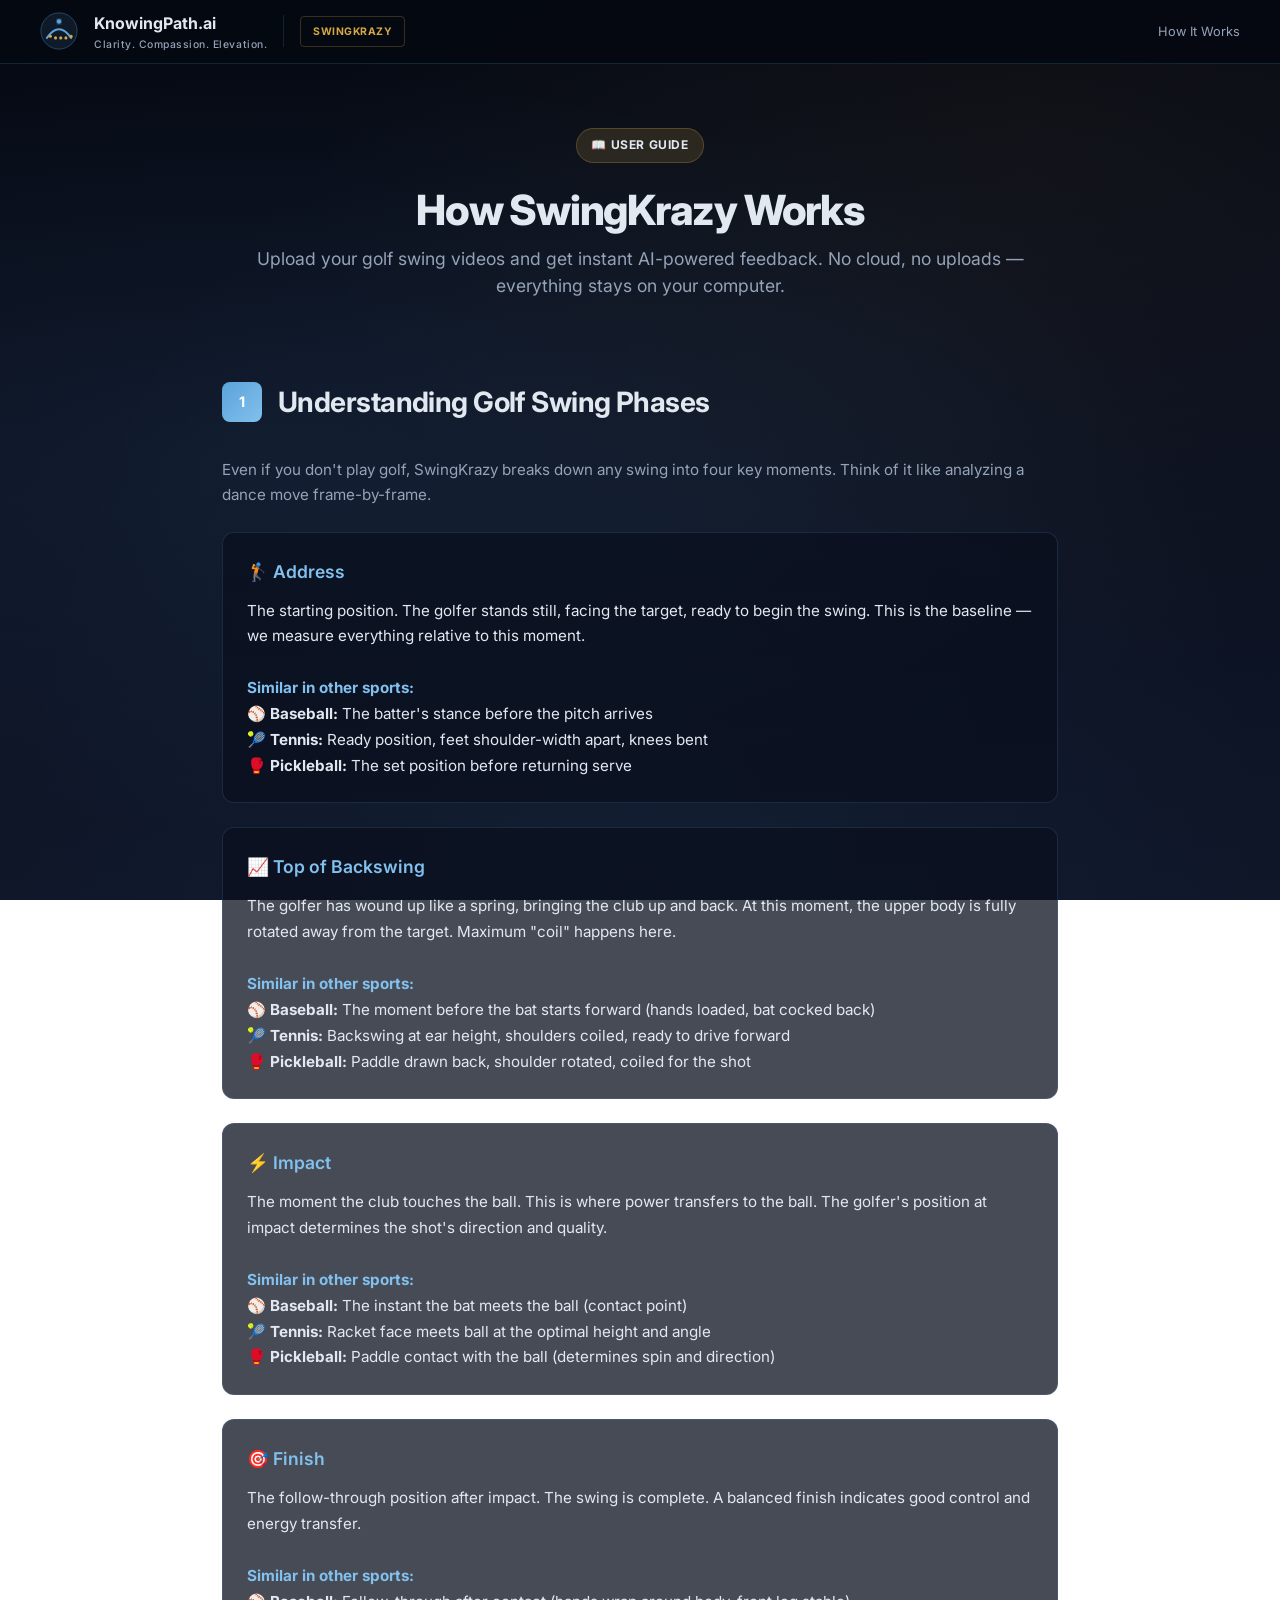
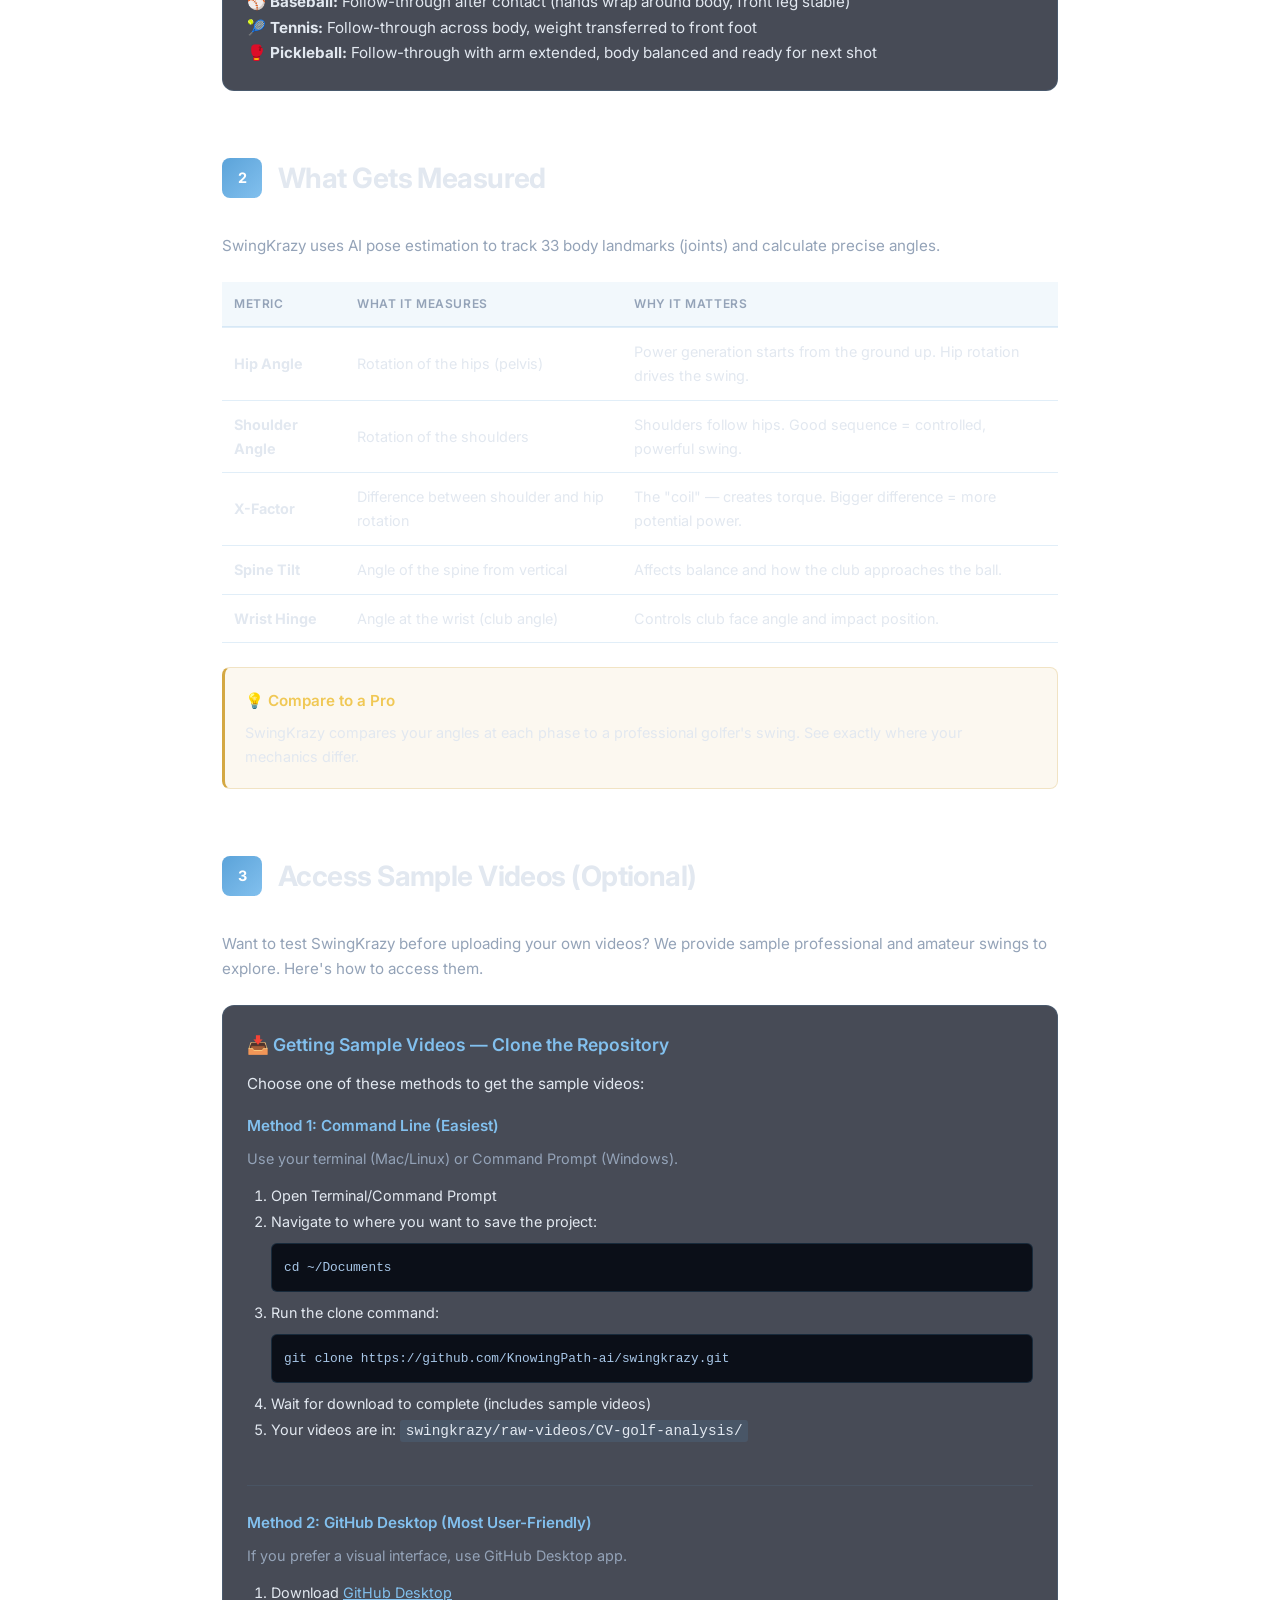
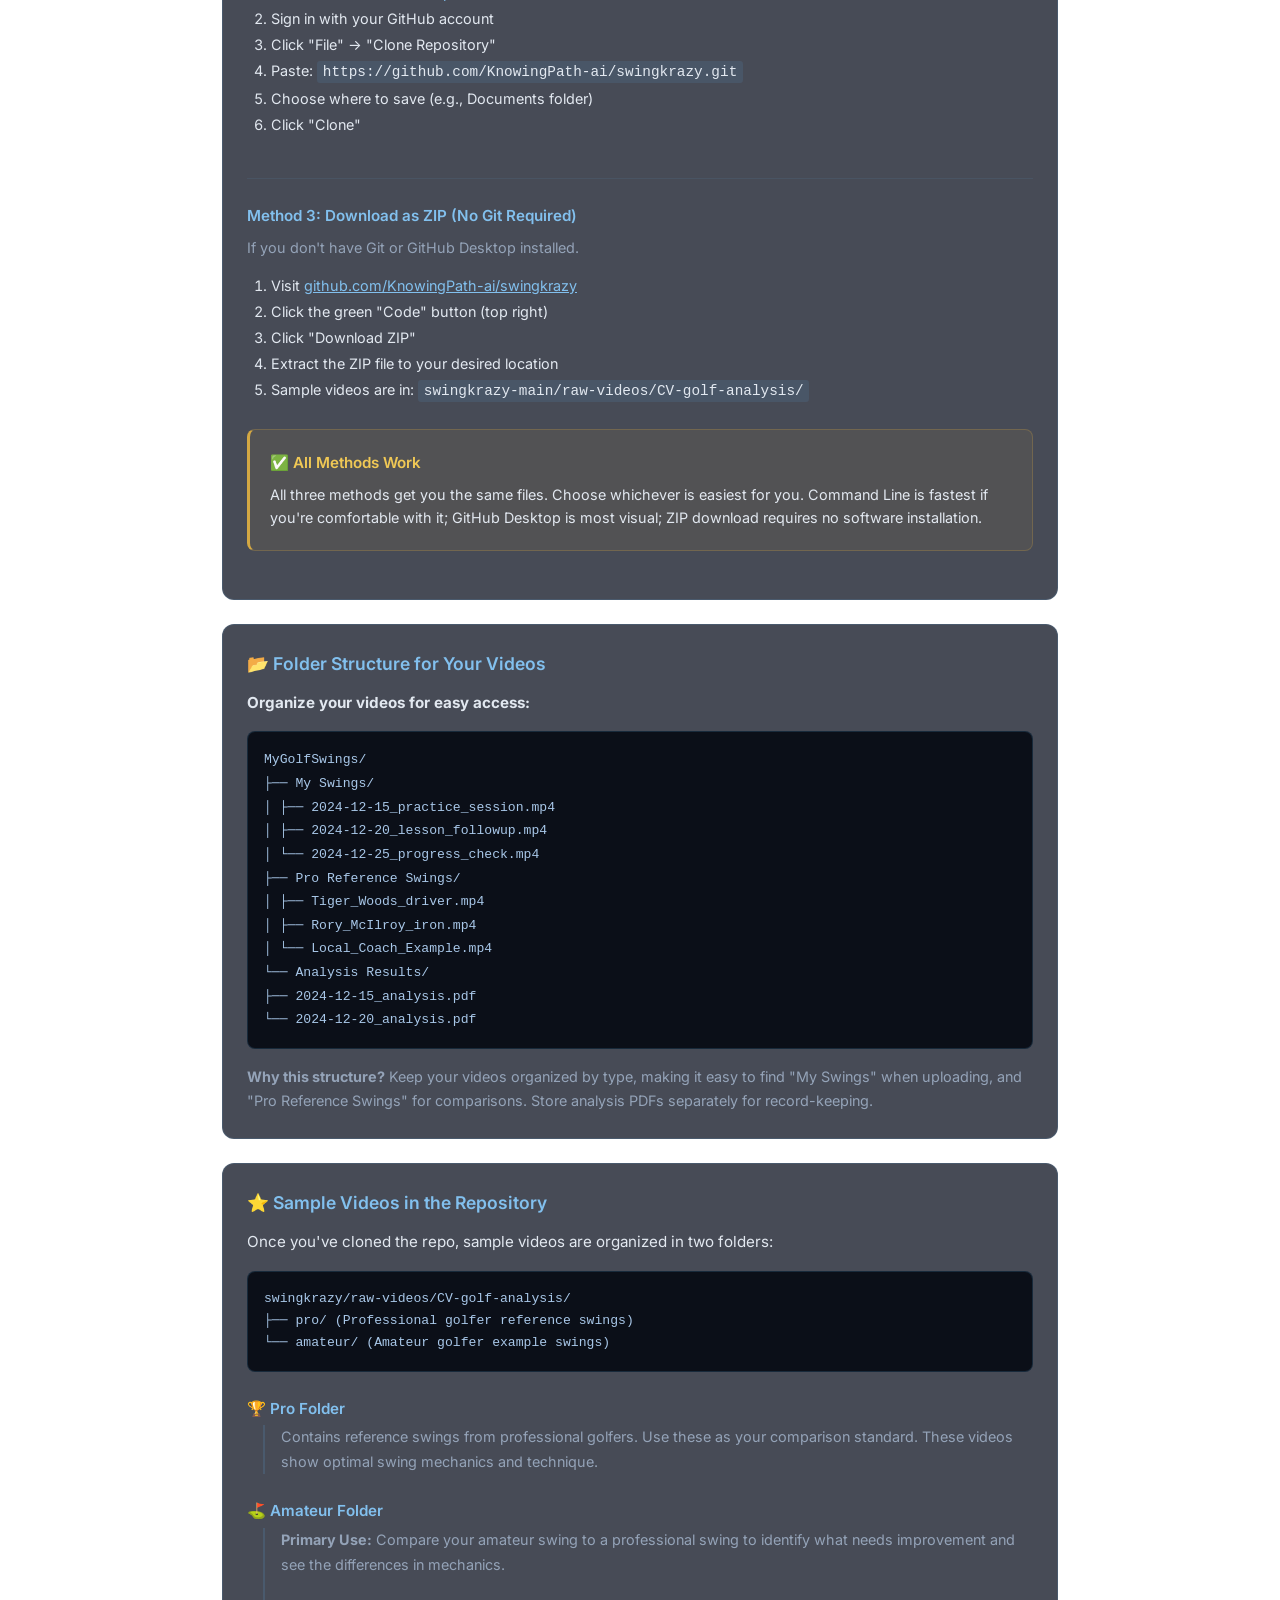
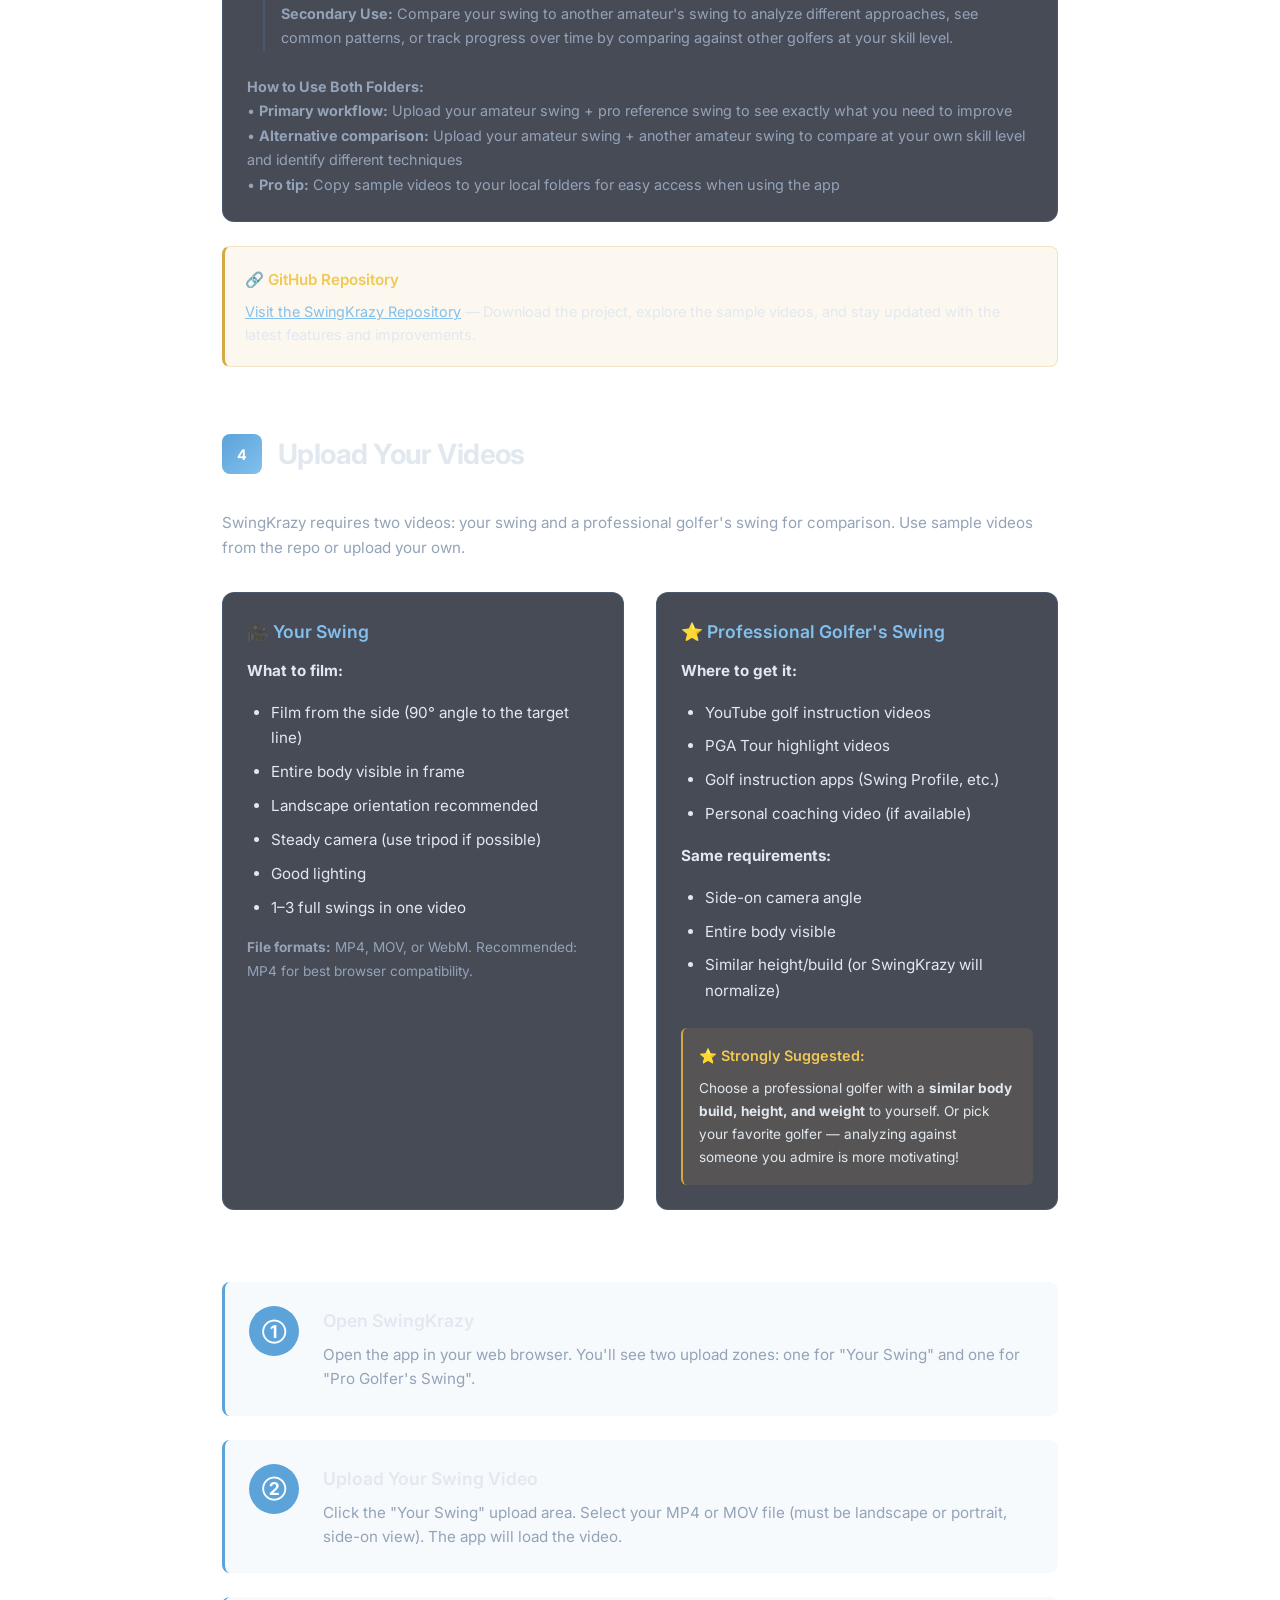
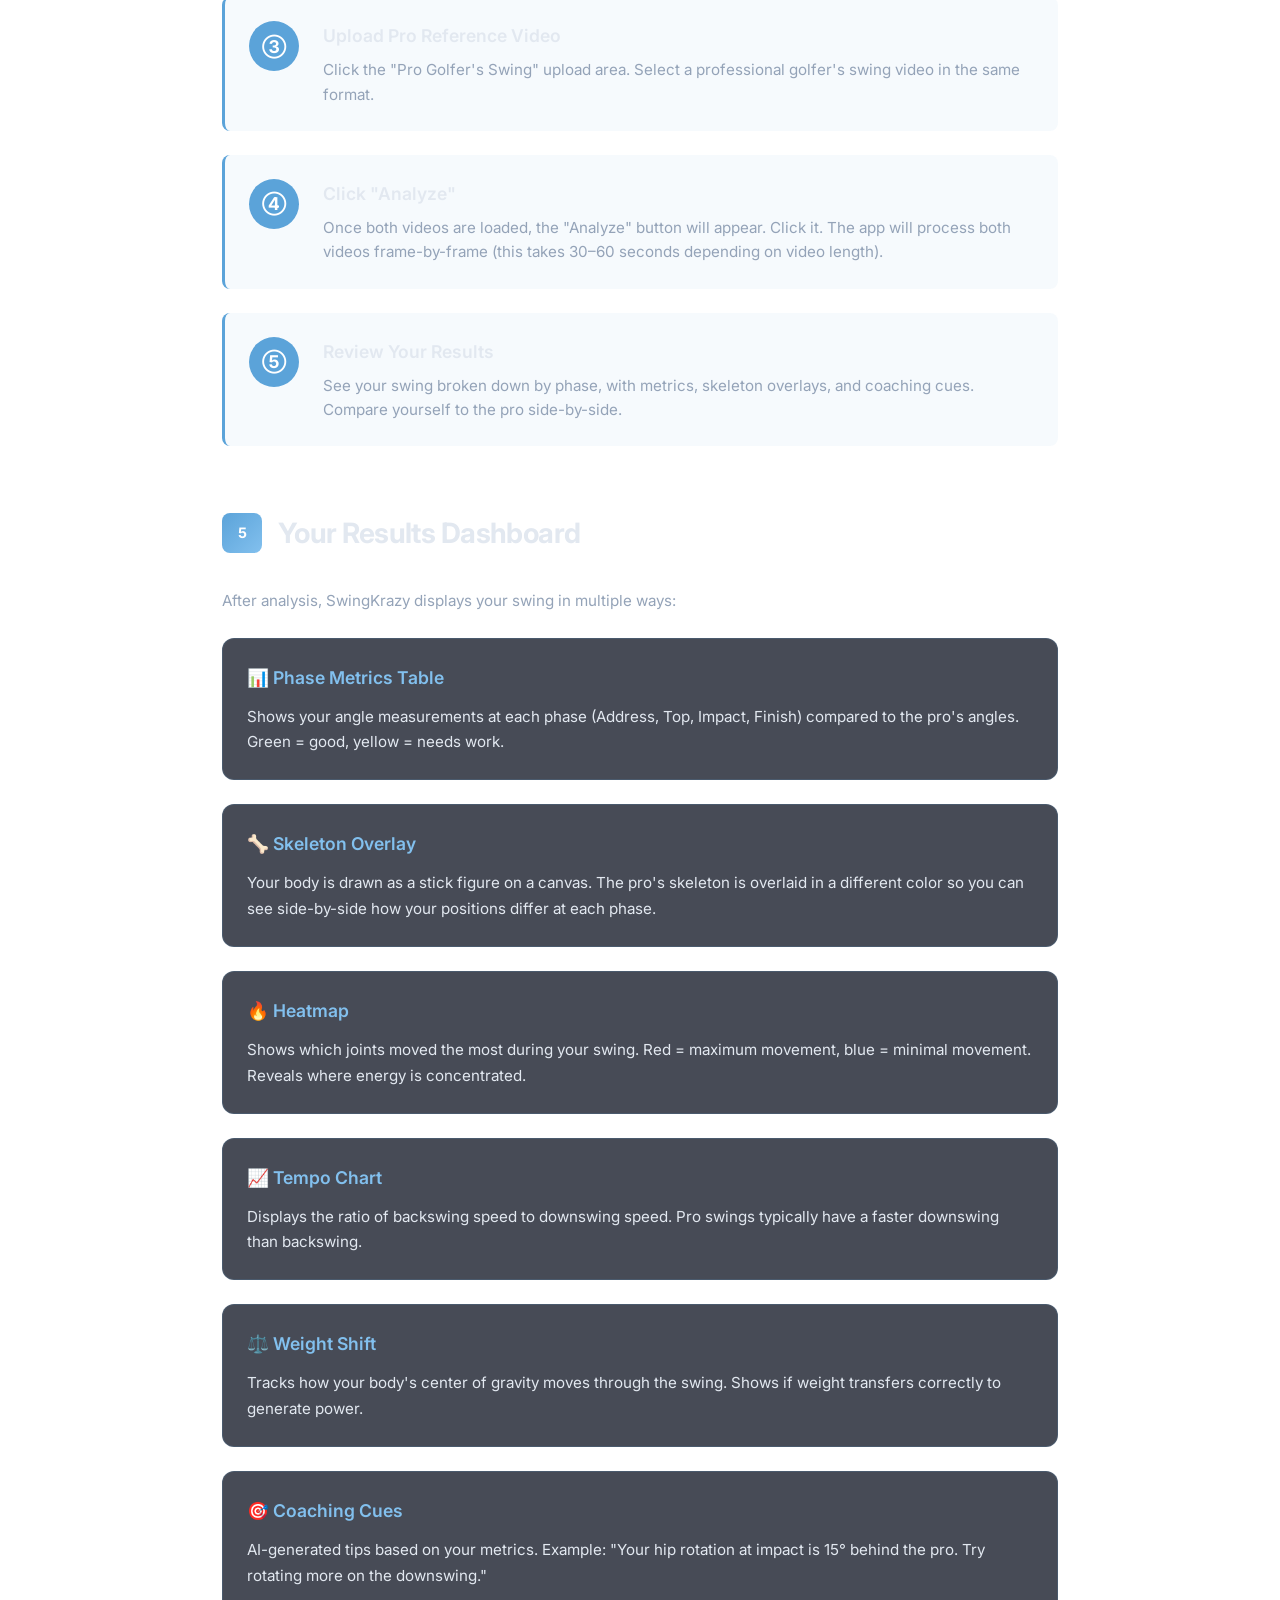
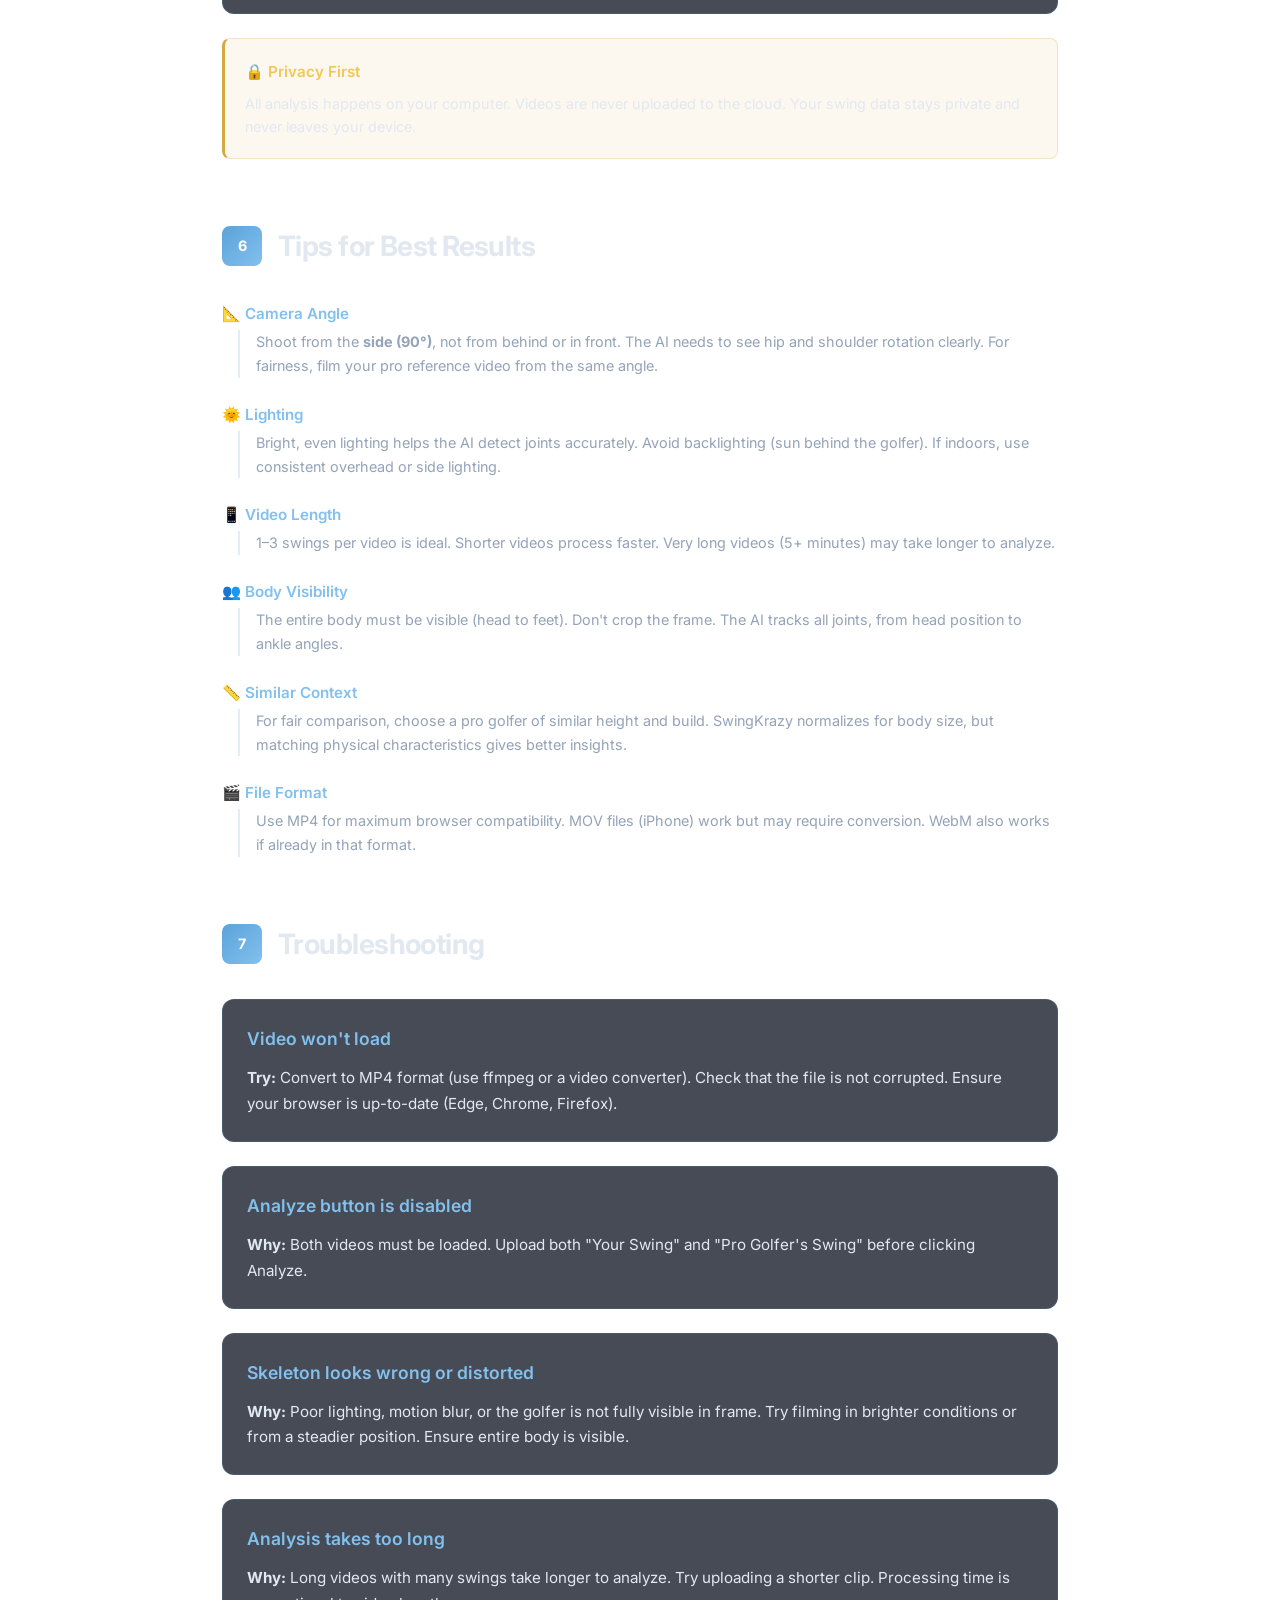
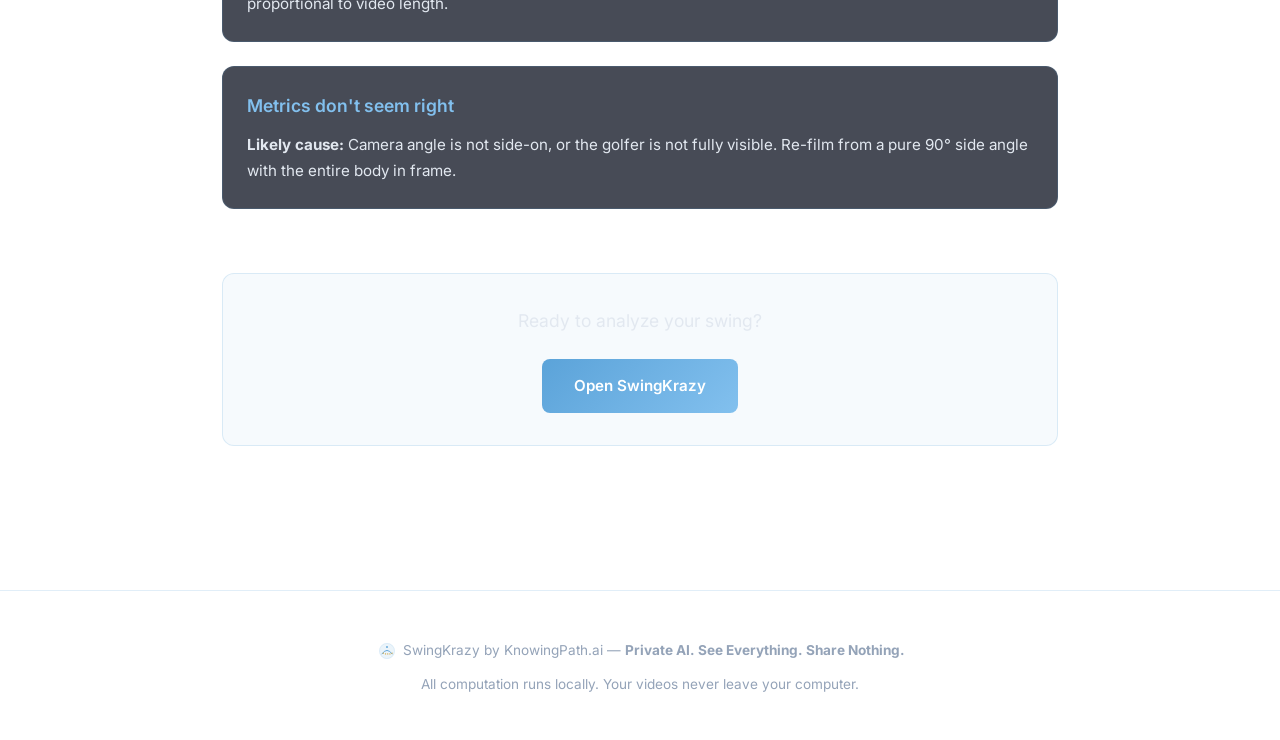
==== How-It-Works.html @ c2e8571a "Major release: Video orientation support, comprehensive user guide, and sample library Core Features" ====
<!DOCTYPE html>
<html lang="en">
<head>
  <meta charset="UTF-8">
  <meta name="viewport" content="width=device-width, initial-scale=1.0">
  <title>SwingKrazy — How It Works | KnowingPath.ai</title>
  <link href="https://fonts.googleapis.com/css2?family=Inter:wght@400;500;600;700;800&display=swap" rel="stylesheet">
  <style>
    * { margin: 0; padding: 0; box-sizing: border-box; }

    :root {
      --accent:     #5BA3D9;
      --accentHi:   #82C0EE;
      --gold:       #D4A843;
      --goldHi:     #F0C855;
      --text:       #E2E8F0;
      --muted:      #94A3B8;
      --dim:        #475569;
      --bg:         #050912;
      --bg2:        #0A0F1E;
      --bg3:        #0F1729;
      --border:     rgba(91,163,217,0.18);
      --borderGold: rgba(212,168,67,0.25);
      --card-bg:    rgba(10,15,30,0.75);
    }

    html, body {
      font-family: 'Inter', -apple-system, BlinkMacSystemFont, 'Segoe UI', sans-serif;
      background:
        radial-gradient(ellipse at 20% 50%, rgba(91,163,217,0.08) 0%, transparent 60%),
        radial-gradient(ellipse at 80% 20%, rgba(212,168,67,0.05) 0%, transparent 50%),
        radial-gradient(ellipse at 50% 100%, rgba(91,163,217,0.06) 0%, transparent 70%),
        linear-gradient(180deg, #050912 0%, #0A0F1E 40%, #0F1729 100%);
      background-attachment: fixed;
      color: var(--text);
      line-height: 1.65;
    }

    /* Navigation */
    nav {
      position: sticky;
      top: 0;
      z-index: 100;
      display: flex;
      justify-content: space-between;
      align-items: center;
      padding: 0 2.5rem;
      height: 64px;
      background: rgba(5,9,18,0.88);
      backdrop-filter: blur(16px);
      border-bottom: 1px solid var(--border);
    }

    .nav-left { display: flex; align-items: center; gap: 1rem; }
    .logo-svg { width: 38px; height: 38px; }
    .brand-text { font-size: 1rem; font-weight: 700; color: var(--text); }
    .tagline { font-size: 0.65rem; color: var(--muted); font-weight: 500; letter-spacing: 0.05em; }
    .nav-divider { width: 1px; height: 32px; background: var(--border); }
    .nav-badge {
      font-size: 0.65rem;
      font-weight: 700;
      color: var(--gold);
      border: 1px solid var(--borderGold);
      padding: 0.35rem 0.75rem;
      border-radius: 4px;
      text-transform: uppercase;
      letter-spacing: 0.05em;
    }
    .nav-meta { font-size: 0.8rem; color: var(--muted); }

    /* Main content */
    main { max-width: 900px; margin: 0 auto; padding: 4rem 2rem; }

    /* Hero Section */
    .hero {
      text-align: center;
      margin-bottom: 5rem;
    }

    .eyebrow {
      font-size: 0.75rem;
      font-weight: 700;
      color: var(--text);
      background: rgba(212,168,67,0.15);
      border: 1px solid var(--borderGold);
      display: inline-block;
      padding: 0.4rem 0.9rem;
      border-radius: 20px;
      margin-bottom: 1.5rem;
      text-transform: uppercase;
      letter-spacing: 0.05em;
    }

    h1 {
      font-size: 2.6rem;
      font-weight: 800;
      letter-spacing: -0.03em;
      line-height: 1.15;
      margin-bottom: 0.75rem;
      color: var(--text);
    }

    .hero-subtitle {
      font-size: 1.1rem;
      color: var(--muted);
      margin-bottom: 2rem;
      line-height: 1.5;
    }

    /* Section headers */
    .section {
      margin-bottom: 4rem;
    }

    .section-header {
      display: flex;
      align-items: center;
      gap: 1rem;
      margin-bottom: 2rem;
    }

    .section-number {
      width: 40px;
      height: 40px;
      background: linear-gradient(135deg, var(--accent), var(--accentHi));
      border-radius: 8px;
      display: flex;
      align-items: center;
      justify-content: center;
      font-weight: 700;
      font-size: 0.9rem;
      color: white;
      flex-shrink: 0;
    }

    .section-title {
      font-size: 1.75rem;
      font-weight: 700;
      letter-spacing: -0.02em;
      color: var(--text);
    }

    /* Cards */
    .card {
      background: var(--card-bg);
      border: 1px solid var(--border);
      border-radius: 12px;
      padding: 1.5rem;
      margin-bottom: 1.5rem;
      transition: all 0.3s ease;
    }

    .card:hover {
      transform: translateY(-3px);
      box-shadow: 0 12px 32px rgba(91,163,217,0.12);
      border-color: var(--accentHi);
    }

    .card-title {
      font-size: 1.1rem;
      font-weight: 600;
      color: var(--accentHi);
      margin-bottom: 0.75rem;
    }

    .card-text {
      font-size: 0.95rem;
      color: var(--text);
      line-height: 1.7;
    }

    .card-list {
      margin-top: 1rem;
      margin-left: 1.5rem;
    }

    .card-list li {
      margin-bottom: 0.5rem;
      color: var(--text);
    }

    /* Step-by-step */
    .steps {
      display: grid;
      gap: 1.5rem;
    }

    .step {
      display: grid;
      grid-template-columns: 50px 1fr;
      gap: 1.5rem;
      padding: 1.5rem;
      background: rgba(91,163,217,0.05);
      border-left: 3px solid var(--accent);
      border-radius: 8px;
    }

    .step-number {
      width: 50px;
      height: 50px;
      background: var(--accent);
      border-radius: 50%;
      display: flex;
      align-items: center;
      justify-content: center;
      font-weight: 700;
      font-size: 1.1rem;
      color: white;
      flex-shrink: 0;
    }

    .step-content h3 {
      font-size: 1.1rem;
      font-weight: 600;
      color: var(--text);
      margin-bottom: 0.5rem;
    }

    .step-content p {
      font-size: 0.95rem;
      color: var(--muted);
      line-height: 1.6;
    }

    /* Highlight box */
    .highlight {
      background: rgba(212,168,67,0.08);
      border: 1px solid var(--borderGold);
      border-left: 3px solid var(--gold);
      padding: 1.25rem;
      border-radius: 8px;
      margin: 1.5rem 0;
    }

    .highlight-title {
      font-weight: 600;
      color: var(--goldHi);
      margin-bottom: 0.5rem;
      font-size: 0.95rem;
    }

    .highlight-text {
      color: var(--text);
      font-size: 0.9rem;
      line-height: 1.6;
    }

    /* Table */
    table {
      width: 100%;
      border-collapse: collapse;
      margin: 1.5rem 0;
      font-size: 0.9rem;
    }

    th {
      text-align: left;
      padding: 0.75rem;
      background: rgba(91,163,217,0.08);
      border-bottom: 2px solid var(--border);
      font-weight: 600;
      color: var(--muted);
      text-transform: uppercase;
      letter-spacing: 0.05em;
      font-size: 0.75rem;
    }

    td {
      padding: 0.75rem;
      border-bottom: 1px solid var(--border);
      color: var(--text);
    }

    tr:hover { background: rgba(91,163,217,0.05); }

    /* Definition list */
    .definition-group {
      margin-bottom: 1.5rem;
    }

    .definition-term {
      font-weight: 600;
      color: var(--accentHi);
      font-size: 0.95rem;
      margin-bottom: 0.25rem;
    }

    .definition-desc {
      color: var(--muted);
      font-size: 0.9rem;
      margin-left: 1rem;
      padding-left: 1rem;
      border-left: 2px solid var(--border);
      margin-bottom: 1rem;
    }

    /* Buttons/CTA */
    .cta-section {
      text-align: center;
      margin-top: 4rem;
      padding: 2rem;
      background: rgba(91,163,217,0.05);
      border: 1px solid var(--border);
      border-radius: 12px;
    }

    .cta-text {
      font-size: 1.1rem;
      color: var(--text);
      margin-bottom: 1.5rem;
    }

    .btn {
      display: inline-block;
      padding: 0.9rem 2rem;
      background: linear-gradient(135deg, var(--accent), var(--accentHi));
      color: white;
      text-decoration: none;
      border-radius: 8px;
      font-weight: 600;
      transition: all 0.3s ease;
      border: none;
      cursor: pointer;
      font-size: 0.95rem;
    }

    .btn:hover {
      transform: translateY(-2px);
      box-shadow: 0 8px 24px rgba(91,163,217,0.3);
    }

    footer {
      text-align: center;
      padding: 3rem 2rem;
      color: var(--muted);
      border-top: 1px solid var(--border);
      margin-top: 5rem;
      font-size: 0.85rem;
    }

    .logo-inline {
      display: inline-block;
      margin: 0 0.25rem;
      vertical-align: middle;
    }
  </style>
</head>
<body>

<!-- Navigation -->
<nav>
  <div class="nav-left">
    <svg class="logo-svg" viewBox="0 0 44 44" xmlns="http://www.w3.org/2000/svg">
      <defs>
        <filter id="glow">
          <feGaussianBlur stdDeviation="2" result="coloredBlur"/>
          <feMerge>
            <feMergeNode in="coloredBlur"/>
            <feMergeNode in="SourceGraphic"/>
          </feMerge>
        </filter>
      </defs>
      <circle cx="22" cy="22" r="21" fill="rgba(91,163,217,0.12)" stroke="rgba(91,163,217,0.40)" stroke-width="1"/>
      <path d="M8 30 Q22 10 36 30" stroke="#5BA3D9" stroke-width="2.5" stroke-linecap="round" fill="none"/>
      <circle cx="12" cy="28" r="1.8" fill="#D4A843"/>
      <circle cx="18" cy="30" r="1.8" fill="#D4A843"/>
      <circle cx="24" cy="30" r="1.8" fill="#D4A843"/>
      <circle cx="30" cy="30" r="1.8" fill="#D4A843"/>
      <circle cx="36" cy="28" r="1.8" fill="#D4A843"/>
      <circle cx="22" cy="11" r="2.5" fill="#5BA3D9" filter="url(#glow)"/>
    </svg>
    <div>
      <div class="brand-text">KnowingPath.ai</div>
      <div class="tagline">Clarity. Compassion. Elevation.</div>
    </div>
    <div class="nav-divider"></div>
    <div class="nav-badge">SwingKrazy</div>
  </div>
  <div class="nav-meta">How It Works</div>
</nav>

<!-- Main Content -->
<main>
  <section class="hero">
    <div class="eyebrow">📖 User Guide</div>
    <h1>How SwingKrazy Works</h1>
    <p class="hero-subtitle">
      Upload your golf swing videos and get instant AI-powered feedback. No cloud, no uploads — everything stays on your computer.
    </p>
  </section>

  <!-- Section 1: The Basics -->
  <section class="section">
    <div class="section-header">
      <div class="section-number">1</div>
      <h2 class="section-title">Understanding Golf Swing Phases</h2>
    </div>
    <p style="font-size: 0.95rem; color: var(--muted); margin-bottom: 1.5rem;">
      Even if you don't play golf, SwingKrazy breaks down any swing into four key moments. Think of it like analyzing a dance move frame-by-frame.
    </p>

    <div class="card">
      <div class="card-title">🏌️ Address</div>
      <div class="card-text">
        The starting position. The golfer stands still, facing the target, ready to begin the swing. This is the baseline — we measure everything relative to this moment.
        <br><br>
        <strong style="color: var(--accentHi);">Similar in other sports:</strong>
        <br>⚾ <strong>Baseball:</strong> The batter's stance before the pitch arrives
        <br>🎾 <strong>Tennis:</strong> Ready position, feet shoulder-width apart, knees bent
        <br>🥊 <strong>Pickleball:</strong> The set position before returning serve
      </div>
    </div>

    <div class="card">
      <div class="card-title">📈 Top of Backswing</div>
      <div class="card-text">
        The golfer has wound up like a spring, bringing the club up and back. At this moment, the upper body is fully rotated away from the target. Maximum "coil" happens here.
        <br><br>
        <strong style="color: var(--accentHi);">Similar in other sports:</strong>
        <br>⚾ <strong>Baseball:</strong> The moment before the bat starts forward (hands loaded, bat cocked back)
        <br>🎾 <strong>Tennis:</strong> Backswing at ear height, shoulders coiled, ready to drive forward
        <br>🥊 <strong>Pickleball:</strong> Paddle drawn back, shoulder rotated, coiled for the shot
      </div>
    </div>

    <div class="card">
      <div class="card-title">⚡ Impact</div>
      <div class="card-text">
        The moment the club touches the ball. This is where power transfers to the ball. The golfer's position at impact determines the shot's direction and quality.
        <br><br>
        <strong style="color: var(--accentHi);">Similar in other sports:</strong>
        <br>⚾ <strong>Baseball:</strong> The instant the bat meets the ball (contact point)
        <br>🎾 <strong>Tennis:</strong> Racket face meets ball at the optimal height and angle
        <br>🥊 <strong>Pickleball:</strong> Paddle contact with the ball (determines spin and direction)
      </div>
    </div>

    <div class="card">
      <div class="card-title">🎯 Finish</div>
      <div class="card-text">
        The follow-through position after impact. The swing is complete. A balanced finish indicates good control and energy transfer.
        <br><br>
        <strong style="color: var(--accentHi);">Similar in other sports:</strong>
        <br>⚾ <strong>Baseball:</strong> Follow-through after contact (hands wrap around body, front leg stable)
        <br>🎾 <strong>Tennis:</strong> Follow-through across body, weight transferred to front foot
        <br>🥊 <strong>Pickleball:</strong> Follow-through with arm extended, body balanced and ready for next shot
      </div>
    </div>
  </section>

  <!-- Section 2: What SwingKrazy Measures -->
  <section class="section">
    <div class="section-header">
      <div class="section-number">2</div>
      <h2 class="section-title">What Gets Measured</h2>
    </div>
    <p style="font-size: 0.95rem; color: var(--muted); margin-bottom: 1.5rem;">
      SwingKrazy uses AI pose estimation to track 33 body landmarks (joints) and calculate precise angles.
    </p>

    <table>
      <thead>
        <tr>
          <th>Metric</th>
          <th>What It Measures</th>
          <th>Why It Matters</th>
        </tr>
      </thead>
      <tbody>
        <tr>
          <td><strong>Hip Angle</strong></td>
          <td>Rotation of the hips (pelvis)</td>
          <td>Power generation starts from the ground up. Hip rotation drives the swing.</td>
        </tr>
        <tr>
          <td><strong>Shoulder Angle</strong></td>
          <td>Rotation of the shoulders</td>
          <td>Shoulders follow hips. Good sequence = controlled, powerful swing.</td>
        </tr>
        <tr>
          <td><strong>X-Factor</strong></td>
          <td>Difference between shoulder and hip rotation</td>
          <td>The "coil" — creates torque. Bigger difference = more potential power.</td>
        </tr>
        <tr>
          <td><strong>Spine Tilt</strong></td>
          <td>Angle of the spine from vertical</td>
          <td>Affects balance and how the club approaches the ball.</td>
        </tr>
        <tr>
          <td><strong>Wrist Hinge</strong></td>
          <td>Angle at the wrist (club angle)</td>
          <td>Controls club face angle and impact position.</td>
        </tr>
      </tbody>
    </table>

    <div class="highlight">
      <div class="highlight-title">💡 Compare to a Pro</div>
      <div class="highlight-text">
        SwingKrazy compares your angles at each phase to a professional golfer's swing. See exactly where your mechanics differ.
      </div>
    </div>
  </section>

  <!-- Section 3: Access Sample Videos (Optional) -->
  <section class="section">
    <div class="section-header">
      <div class="section-number">3</div>
      <h2 class="section-title">Access Sample Videos (Optional)</h2>
    </div>
    <p style="font-size: 0.95rem; color: var(--muted); margin-bottom: 1.5rem;">
      Want to test SwingKrazy before uploading your own videos? We provide sample professional and amateur swings to explore. Here's how to access them.
    </p>

    <div class="card">
      <div class="card-title">📥 Getting Sample Videos — Clone the Repository</div>
      <div class="card-text">
        <p style="margin-bottom: 1rem;">
          Choose one of these methods to get the sample videos:
        </p>

        <!-- Method 1: Command Line (HTTPS) -->
        <div style="margin-bottom: 1.5rem; padding-bottom: 1.5rem; border-bottom: 1px solid rgba(91,163,217,0.1);">
          <p style="color: var(--accentHi); font-weight: 600; margin-bottom: 0.5rem;">Method 1: Command Line (Easiest)</p>
          <p style="color: var(--muted); font-size: 0.9rem; margin-bottom: 0.75rem;">
            Use your terminal (Mac/Linux) or Command Prompt (Windows).
          </p>
          <ol style="color: var(--text); margin-left: 1.5rem; margin-bottom: 1rem; font-size: 0.9rem; line-height: 1.8;">
            <li>Open Terminal/Command Prompt</li>
            <li>Navigate to where you want to save the project:
              <div style="background: rgba(5,9,18,0.9); border: 1px solid rgba(91,163,217,0.18); border-radius: 6px; padding: 0.75rem; font-family: 'Menlo', monospace; font-size: 0.8rem; color: #A8C7E8; overflow-x: auto; margin: 0.5rem 0;">cd ~/Documents</div>
            </li>
            <li>Run the clone command:
              <div style="background: rgba(5,9,18,0.9); border: 1px solid rgba(91,163,217,0.18); border-radius: 6px; padding: 0.75rem; font-family: 'Menlo', monospace; font-size: 0.8rem; color: #A8C7E8; overflow-x: auto; margin: 0.5rem 0;">git clone https://github.com/KnowingPath-ai/swingkrazy.git</div>
            </li>
            <li>Wait for download to complete (includes sample videos)</li>
            <li>Your videos are in: <code style="background: rgba(91,163,217,0.12); padding: 0.2em 0.4em; border-radius: 3px;">swingkrazy/raw-videos/CV-golf-analysis/</code></li>
          </ol>
        </div>

        <!-- Method 2: GitHub Desktop -->
        <div style="margin-bottom: 1.5rem; padding-bottom: 1.5rem; border-bottom: 1px solid rgba(91,163,217,0.1);">
          <p style="color: var(--accentHi); font-weight: 600; margin-bottom: 0.5rem;">Method 2: GitHub Desktop (Most User-Friendly)</p>
          <p style="color: var(--muted); font-size: 0.9rem; margin-bottom: 0.75rem;">
            If you prefer a visual interface, use GitHub Desktop app.
          </p>
          <ol style="color: var(--text); margin-left: 1.5rem; margin-bottom: 1rem; font-size: 0.9rem; line-height: 1.8;">
            <li>Download <a href="https://desktop.github.com" style="color: var(--accentHi);">GitHub Desktop</a></li>
            <li>Sign in with your GitHub account</li>
            <li>Click "File" → "Clone Repository"</li>
            <li>Paste: <code style="background: rgba(91,163,217,0.12); padding: 0.2em 0.4em; border-radius: 3px;">https://github.com/KnowingPath-ai/swingkrazy.git</code></li>
            <li>Choose where to save (e.g., Documents folder)</li>
            <li>Click "Clone"</li>
          </ol>
        </div>

        <!-- Method 3: Download ZIP -->
        <div style="margin-bottom: 1rem;">
          <p style="color: var(--accentHi); font-weight: 600; margin-bottom: 0.5rem;">Method 3: Download as ZIP (No Git Required)</p>
          <p style="color: var(--muted); font-size: 0.9rem; margin-bottom: 0.75rem;">
            If you don't have Git or GitHub Desktop installed.
          </p>
          <ol style="color: var(--text); margin-left: 1.5rem; font-size: 0.9rem; line-height: 1.8;">
            <li>Visit <a href="https://github.com/KnowingPath-ai/swingkrazy" style="color: var(--accentHi);">github.com/KnowingPath-ai/swingkrazy</a></li>
            <li>Click the green "Code" button (top right)</li>
            <li>Click "Download ZIP"</li>
            <li>Extract the ZIP file to your desired location</li>
            <li>Sample videos are in: <code style="background: rgba(91,163,217,0.12); padding: 0.2em 0.4em; border-radius: 3px;">swingkrazy-main/raw-videos/CV-golf-analysis/</code></li>
          </ol>
        </div>

        <div class="highlight" style="margin-top: 1.5rem;">
          <div class="highlight-title">✅ All Methods Work</div>
          <div class="highlight-text">
            All three methods get you the same files. Choose whichever is easiest for you. Command Line is fastest if you're comfortable with it; GitHub Desktop is most visual; ZIP download requires no software installation.
          </div>
        </div>
      </div>
    </div>

    <div class="card">
      <div class="card-title">📂 Folder Structure for Your Videos</div>
      <div class="card-text">
        <p style="margin-bottom: 1rem;">
          <strong>Organize your videos for easy access:</strong>
        </p>
        <div style="background: rgba(5,9,18,0.9); border: 1px solid rgba(91,163,217,0.18); border-radius: 8px; padding: 1rem; font-family: 'Menlo', 'Consolas', monospace; font-size: 0.82rem; color: #A8C7E8; overflow-x: auto; margin: 1rem 0; line-height: 1.8;">
MyGolfSwings/<br/>
├── My Swings/<br/>
│   ├── 2024-12-15_practice_session.mp4<br/>
│   ├── 2024-12-20_lesson_followup.mp4<br/>
│   └── 2024-12-25_progress_check.mp4<br/>
├── Pro Reference Swings/<br/>
│   ├── Tiger_Woods_driver.mp4<br/>
│   ├── Rory_McIlroy_iron.mp4<br/>
│   └── Local_Coach_Example.mp4<br/>
└── Analysis Results/<br/>
    ├── 2024-12-15_analysis.pdf<br/>
    └── 2024-12-20_analysis.pdf
        </div>
        <p style="color: var(--muted); font-size: 0.9rem; margin-top: 1rem;">
          <strong>Why this structure?</strong> Keep your videos organized by type, making it easy to find "My Swings" when uploading, and "Pro Reference Swings" for comparisons. Store analysis PDFs separately for record-keeping.
        </p>
      </div>
    </div>

    <div class="card">
      <div class="card-title">⭐ Sample Videos in the Repository</div>
      <div class="card-text">
        <p style="margin-bottom: 1rem;">
          Once you've cloned the repo, sample videos are organized in two folders:
        </p>
        <div style="background: rgba(5,9,18,0.9); border: 1px solid rgba(91,163,217,0.18); border-radius: 8px; padding: 1rem; font-family: 'Menlo', 'Consolas', monospace; font-size: 0.82rem; color: #A8C7E8; overflow-x: auto; margin: 1rem 0;">
swingkrazy/raw-videos/CV-golf-analysis/<br/>
├── pro/          (Professional golfer reference swings)<br/>
└── amateur/      (Amateur golfer example swings)
        </div>

        <div style="margin-top: 1.5rem;">
          <div class="definition-group">
            <div class="definition-term">🏆 Pro Folder</div>
            <div class="definition-desc">
              Contains reference swings from professional golfers. Use these as your comparison standard. These videos show optimal swing mechanics and technique.
            </div>
          </div>

          <div class="definition-group">
            <div class="definition-term">⛳ Amateur Folder</div>
            <div class="definition-desc">
              <strong>Primary Use:</strong> Compare your amateur swing to a professional swing to identify what needs improvement and see the differences in mechanics.
              <br><br>
              <strong>Secondary Use:</strong> Compare your swing to another amateur's swing to analyze different approaches, see common patterns, or track progress over time by comparing against other golfers at your skill level.
            </div>
          </div>
        </div>

        <p style="color: var(--muted); font-size: 0.9rem; margin-top: 1.5rem;">
          <strong>How to Use Both Folders:</strong>
          <br>• <strong>Primary workflow:</strong> Upload your amateur swing + pro reference swing to see exactly what you need to improve
          <br>• <strong>Alternative comparison:</strong> Upload your amateur swing + another amateur swing to compare at your own skill level and identify different techniques
          <br>• <strong>Pro tip:</strong> Copy sample videos to your local folders for easy access when using the app
        </p>
      </div>
    </div>

    <div class="highlight">
      <div class="highlight-title">🔗 GitHub Repository</div>
      <div class="highlight-text">
        <a href="https://github.com/KnowingPath-ai/swingkrazy" style="color: var(--accentHi); text-decoration: underline;">Visit the SwingKrazy Repository</a> — Download the project, explore the sample videos, and stay updated with the latest features and improvements.
      </div>
    </div>
  </section>

  <!-- Section 4: Video Upload Workflow -->
  <section class="section">
    <div class="section-header">
      <div class="section-number">4</div>
      <h2 class="section-title">Upload Your Videos</h2>
    </div>
    <p style="font-size: 0.95rem; color: var(--muted); margin-bottom: 2rem;">
      SwingKrazy requires two videos: your swing and a professional golfer's swing for comparison. Use sample videos from the repo or upload your own.
    </p>

    <div style="display: grid; grid-template-columns: 1fr 1fr; gap: 2rem; margin-bottom: 3rem;">
      <!-- Your Swing -->
      <div class="card">
        <div class="card-title">🎥 Your Swing</div>
        <div class="card-text">
          <p style="margin-bottom: 1rem;"><strong>What to film:</strong></p>
          <ul class="card-list">
            <li>Film from the side (90° angle to the target line)</li>
            <li>Entire body visible in frame</li>
            <li>Landscape orientation recommended</li>
            <li>Steady camera (use tripod if possible)</li>
            <li>Good lighting</li>
            <li>1–3 full swings in one video</li>
          </ul>
          <p style="margin-top: 1rem; font-size: 0.85rem; color: var(--muted);">
            <strong>File formats:</strong> MP4, MOV, or WebM. Recommended: MP4 for best browser compatibility.
          </p>
        </div>
      </div>

      <!-- Pro Swing -->
      <div class="card">
        <div class="card-title">⭐ Professional Golfer's Swing</div>
        <div class="card-text">
          <p style="margin-bottom: 1rem;"><strong>Where to get it:</strong></p>
          <ul class="card-list">
            <li>YouTube golf instruction videos</li>
            <li>PGA Tour highlight videos</li>
            <li>Golf instruction apps (Swing Profile, etc.)</li>
            <li>Personal coaching video (if available)</li>
          </ul>
          <p style="margin-top: 1rem;"><strong>Same requirements:</strong></p>
          <ul class="card-list">
            <li>Side-on camera angle</li>
            <li>Entire body visible</li>
            <li>Similar height/build (or SwingKrazy will normalize)</li>
          </ul>
          <div style="margin-top: 1.5rem; padding: 1rem; background: rgba(212,168,67,0.1); border-left: 2px solid var(--gold); border-radius: 6px;">
            <p style="font-size: 0.9rem; color: var(--goldHi); font-weight: 600; margin-bottom: 0.5rem;">⭐ Strongly Suggested:</⭐></p>
            <p style="font-size: 0.85rem; color: var(--text);">
              Choose a professional golfer with a <strong>similar body build, height, and weight</strong> to yourself. Or pick your favorite golfer — analyzing against someone you admire is more motivating!
            </p>
          </div>
        </div>
      </div>
    </div>

    <div class="steps">
      <div class="step">
        <div class="step-number">①</div>
        <div class="step-content">
          <h3>Open SwingKrazy</h3>
          <p>Open the app in your web browser. You'll see two upload zones: one for "Your Swing" and one for "Pro Golfer's Swing".</p>
        </div>
      </div>

      <div class="step">
        <div class="step-number">②</div>
        <div class="step-content">
          <h3>Upload Your Swing Video</h3>
          <p>Click the "Your Swing" upload area. Select your MP4 or MOV file (must be landscape or portrait, side-on view). The app will load the video.</p>
        </div>
      </div>

      <div class="step">
        <div class="step-number">③</div>
        <div class="step-content">
          <h3>Upload Pro Reference Video</h3>
          <p>Click the "Pro Golfer's Swing" upload area. Select a professional golfer's swing video in the same format.</p>
        </div>
      </div>

      <div class="step">
        <div class="step-number">④</div>
        <div class="step-content">
          <h3>Click "Analyze"</h3>
          <p>Once both videos are loaded, the "Analyze" button will appear. Click it. The app will process both videos frame-by-frame (this takes 30–60 seconds depending on video length).</p>
        </div>
      </div>

      <div class="step">
        <div class="step-number">⑤</div>
        <div class="step-content">
          <h3>Review Your Results</h3>
          <p>See your swing broken down by phase, with metrics, skeleton overlays, and coaching cues. Compare yourself to the pro side-by-side.</p>
        </div>
      </div>
    </div>
  </section>

  <!-- Section 5: Understanding Your Results -->
  <section class="section">
    <div class="section-header">
      <div class="section-number">5</div>
      <h2 class="section-title">Your Results Dashboard</h2>
    </div>
    <p style="font-size: 0.95rem; color: var(--muted); margin-bottom: 1.5rem;">
      After analysis, SwingKrazy displays your swing in multiple ways:
    </p>

    <div class="card">
      <div class="card-title">📊 Phase Metrics Table</div>
      <div class="card-text">
        Shows your angle measurements at each phase (Address, Top, Impact, Finish) compared to the pro's angles. Green = good, yellow = needs work.
      </div>
    </div>

    <div class="card">
      <div class="card-title">🦴 Skeleton Overlay</div>
      <div class="card-text">
        Your body is drawn as a stick figure on a canvas. The pro's skeleton is overlaid in a different color so you can see side-by-side how your positions differ at each phase.
      </div>
    </div>

    <div class="card">
      <div class="card-title">🔥 Heatmap</div>
      <div class="card-text">
        Shows which joints moved the most during your swing. Red = maximum movement, blue = minimal movement. Reveals where energy is concentrated.
      </div>
    </div>

    <div class="card">
      <div class="card-title">📈 Tempo Chart</div>
      <div class="card-text">
        Displays the ratio of backswing speed to downswing speed. Pro swings typically have a faster downswing than backswing.
      </div>
    </div>

    <div class="card">
      <div class="card-title">⚖️ Weight Shift</div>
      <div class="card-text">
        Tracks how your body's center of gravity moves through the swing. Shows if weight transfers correctly to generate power.
      </div>
    </div>

    <div class="card">
      <div class="card-title">🎯 Coaching Cues</div>
      <div class="card-text">
        AI-generated tips based on your metrics. Example: "Your hip rotation at impact is 15° behind the pro. Try rotating more on the downswing."
      </div>
    </div>

    <div class="highlight">
      <div class="highlight-title">🔒 Privacy First</div>
      <div class="highlight-text">
        All analysis happens on your computer. Videos are never uploaded to the cloud. Your swing data stays private and never leaves your device.
      </div>
    </div>
  </section>

  <!-- Section 6: Tips for Best Results -->
  <section class="section">
    <div class="section-header">
      <div class="section-number">6</div>
      <h2 class="section-title">Tips for Best Results</h2>
    </div>

    <div class="definition-group">
      <div class="definition-term">📐 Camera Angle</div>
      <div class="definition-desc">
        Shoot from the <strong>side (90°)</strong>, not from behind or in front. The AI needs to see hip and shoulder rotation clearly. For fairness, film your pro reference video from the same angle.
      </div>
    </div>

    <div class="definition-group">
      <div class="definition-term">🌞 Lighting</div>
      <div class="definition-desc">
        Bright, even lighting helps the AI detect joints accurately. Avoid backlighting (sun behind the golfer). If indoors, use consistent overhead or side lighting.
      </div>
    </div>

    <div class="definition-group">
      <div class="definition-term">📱 Video Length</div>
      <div class="definition-desc">
        1–3 swings per video is ideal. Shorter videos process faster. Very long videos (5+ minutes) may take longer to analyze.
      </div>
    </div>

    <div class="definition-group">
      <div class="definition-term">👥 Body Visibility</div>
      <div class="definition-desc">
        The entire body must be visible (head to feet). Don't crop the frame. The AI tracks all joints, from head position to ankle angles.
      </div>
    </div>

    <div class="definition-group">
      <div class="definition-term">📏 Similar Context</div>
      <div class="definition-desc">
        For fair comparison, choose a pro golfer of similar height and build. SwingKrazy normalizes for body size, but matching physical characteristics gives better insights.
      </div>
    </div>

    <div class="definition-group">
      <div class="definition-term">🎬 File Format</div>
      <div class="definition-desc">
        Use MP4 for maximum browser compatibility. MOV files (iPhone) work but may require conversion. WebM also works if already in that format.
      </div>
    </div>
  </section>

  <!-- Section 7: Troubleshooting -->
  <section class="section">
    <div class="section-header">
      <div class="section-number">7</div>
      <h2 class="section-title">Troubleshooting</h2>
    </div>

    <div class="card">
      <div class="card-title">Video won't load</div>
      <div class="card-text">
        <strong>Try:</strong> Convert to MP4 format (use ffmpeg or a video converter). Check that the file is not corrupted. Ensure your browser is up-to-date (Edge, Chrome, Firefox).
      </div>
    </div>

    <div class="card">
      <div class="card-title">Analyze button is disabled</div>
      <div class="card-text">
        <strong>Why:</strong> Both videos must be loaded. Upload both "Your Swing" and "Pro Golfer's Swing" before clicking Analyze.
      </div>
    </div>

    <div class="card">
      <div class="card-title">Skeleton looks wrong or distorted</div>
      <div class="card-text">
        <strong>Why:</strong> Poor lighting, motion blur, or the golfer is not fully visible in frame. Try filming in brighter conditions or from a steadier position. Ensure entire body is visible.
      </div>
    </div>

    <div class="card">
      <div class="card-title">Analysis takes too long</div>
      <div class="card-text">
        <strong>Why:</strong> Long videos with many swings take longer to analyze. Try uploading a shorter clip. Processing time is proportional to video length.
      </div>
    </div>

    <div class="card">
      <div class="card-title">Metrics don't seem right</div>
      <div class="card-text">
        <strong>Likely cause:</strong> Camera angle is not side-on, or the golfer is not fully visible. Re-film from a pure 90° side angle with the entire body in frame.
      </div>
    </div>
  </section>

  <!-- CTA Section -->
  <section class="cta-section">
    <p class="cta-text">Ready to analyze your swing?</p>
    <a href="index.html" class="btn">Open SwingKrazy</a>
  </section>

</main>

<!-- Footer -->
<footer>
  <p>
    <svg class="logo-inline" width="16" height="16" viewBox="0 0 44 44" xmlns="http://www.w3.org/2000/svg">
      <circle cx="22" cy="22" r="21" fill="rgba(91,163,217,0.12)" stroke="rgba(91,163,217,0.40)" stroke-width="1"/>
      <path d="M8 30 Q22 10 36 30" stroke="#5BA3D9" stroke-width="2.5" stroke-linecap="round" fill="none"/>
      <circle cx="12" cy="28" r="1.8" fill="#D4A843"/>
      <circle cx="18" cy="30" r="1.8" fill="#D4A843"/>
      <circle cx="24" cy="30" r="1.8" fill="#D4A843"/>
      <circle cx="30" cy="30" r="1.8" fill="#D4A843"/>
      <circle cx="36" cy="28" r="1.8" fill="#D4A843"/>
      <circle cx="22" cy="11" r="2.5" fill="#5BA3D9"/>
    </svg>
    SwingKrazy by KnowingPath.ai — <strong>Private AI. See Everything. Share Nothing.</strong>
  </p>
  <p style="margin-top: 0.75rem;">All computation runs locally. Your videos never leave your computer.</p>
</footer>

</body>
</html>
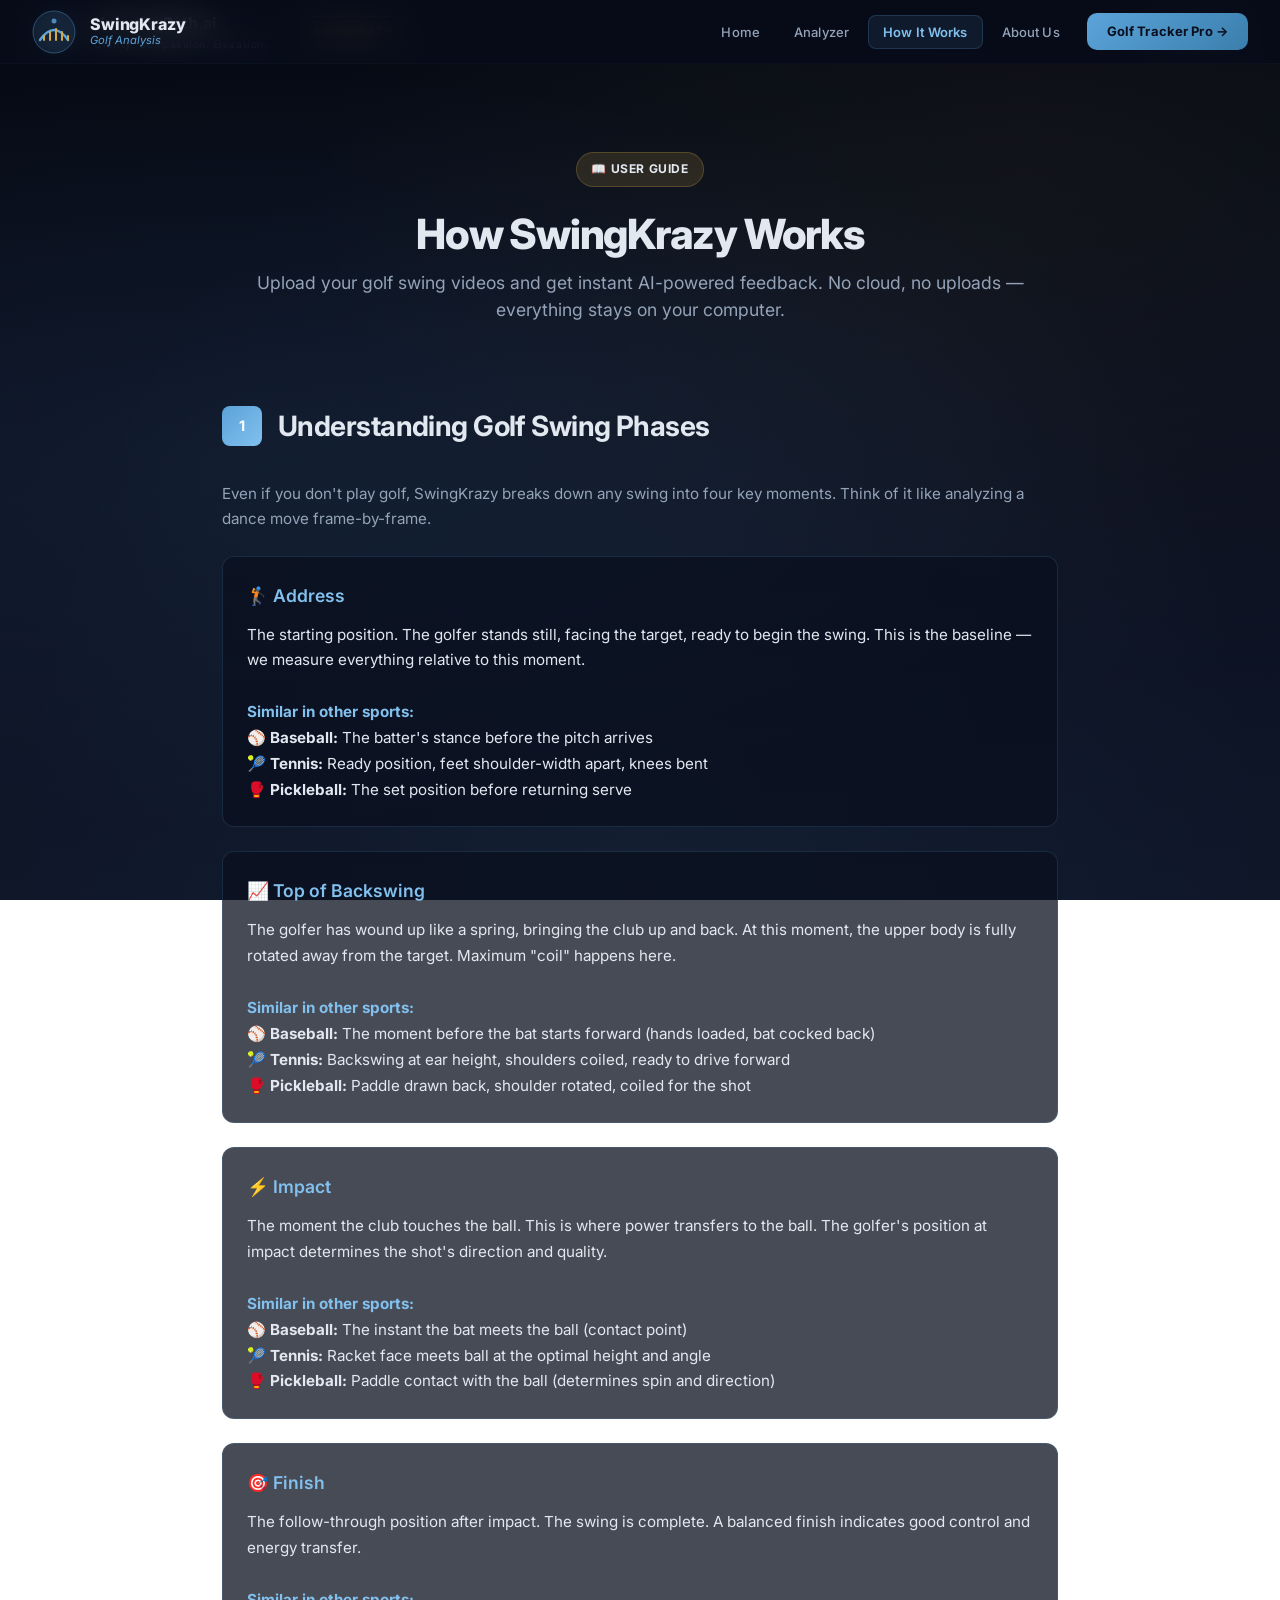
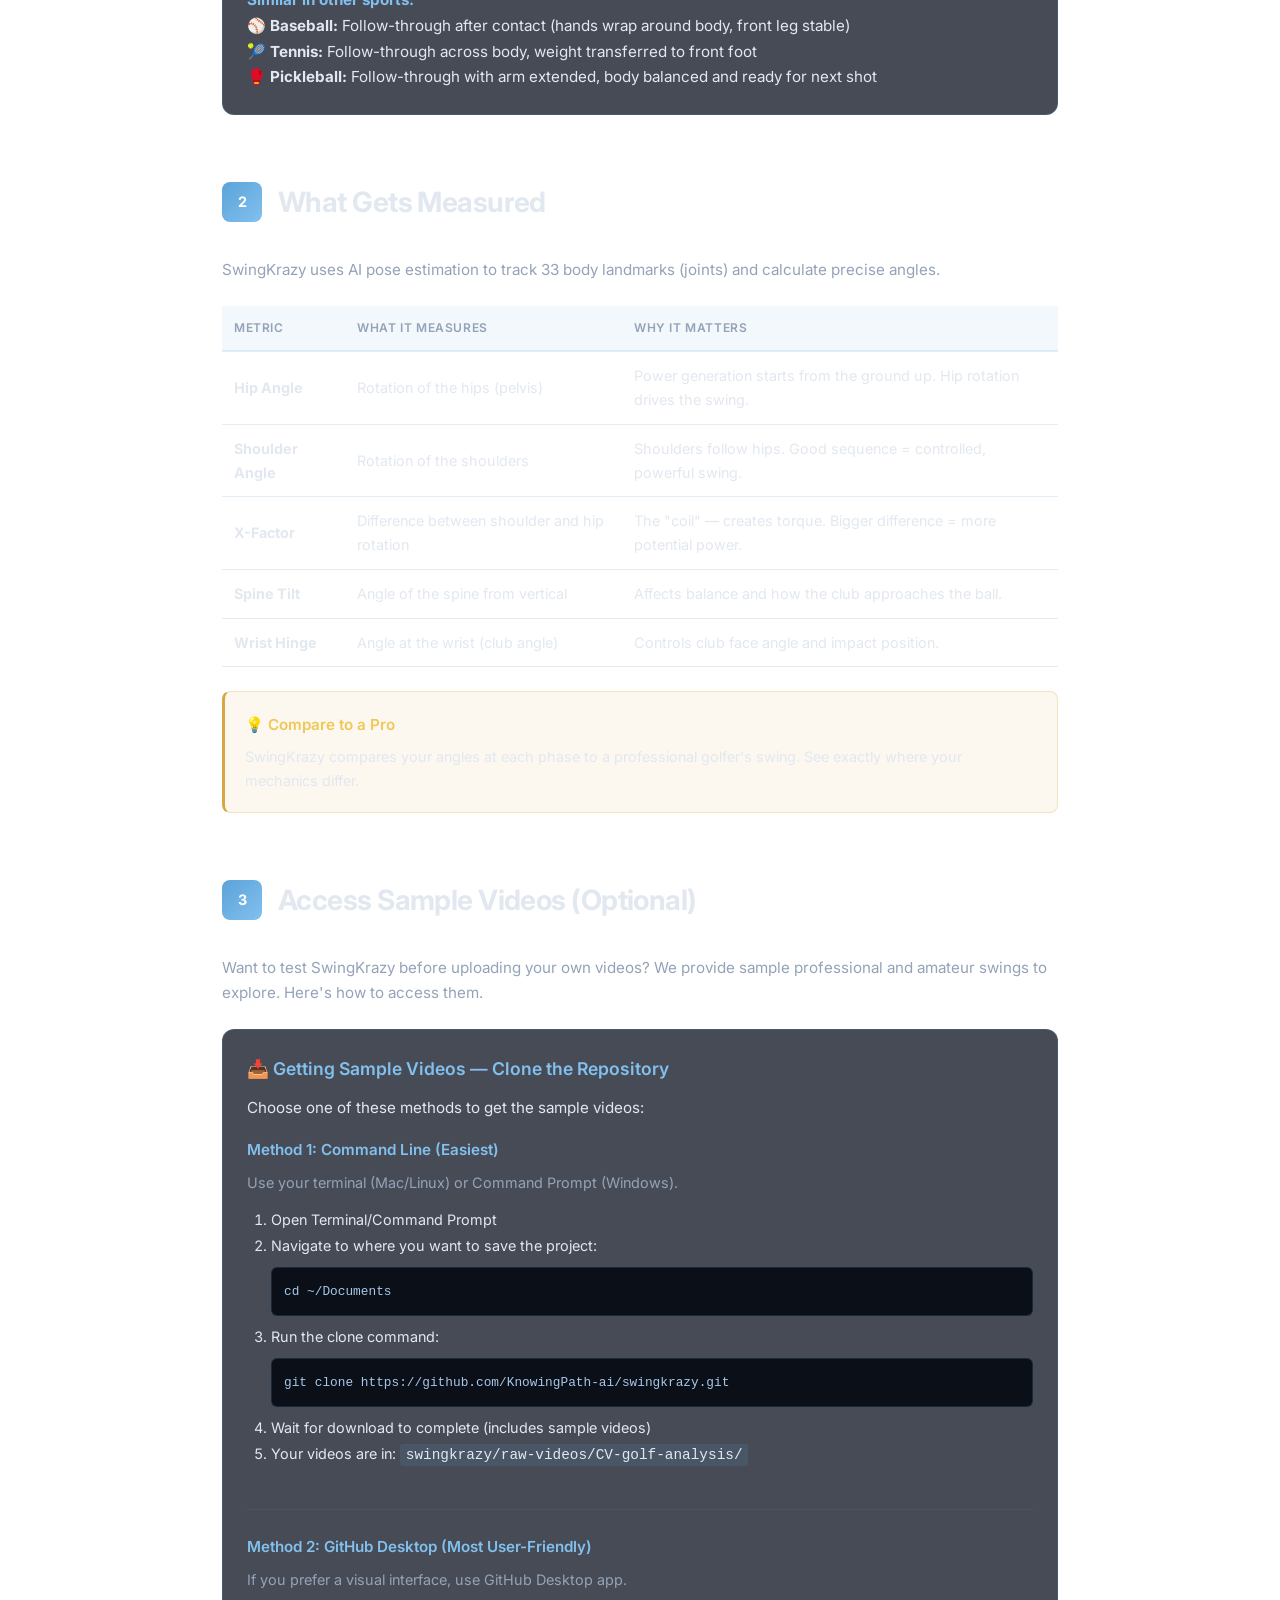
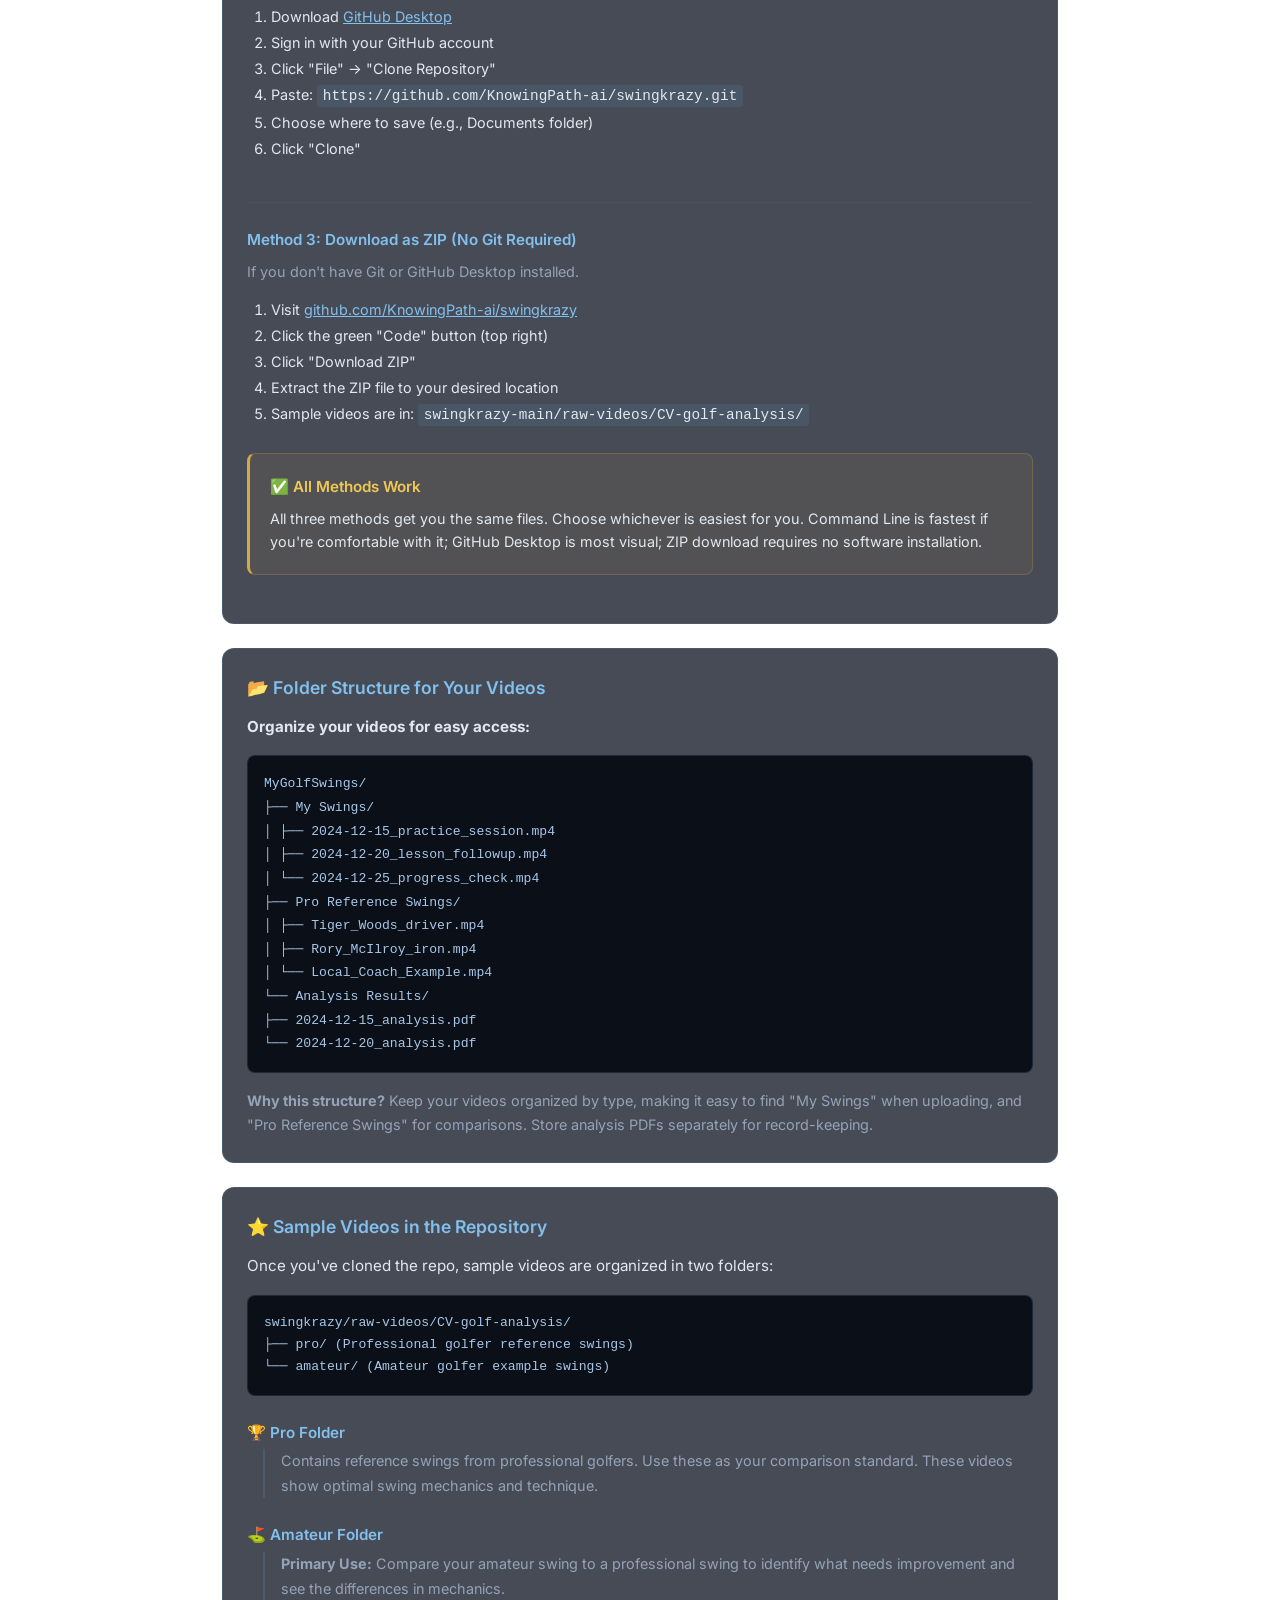
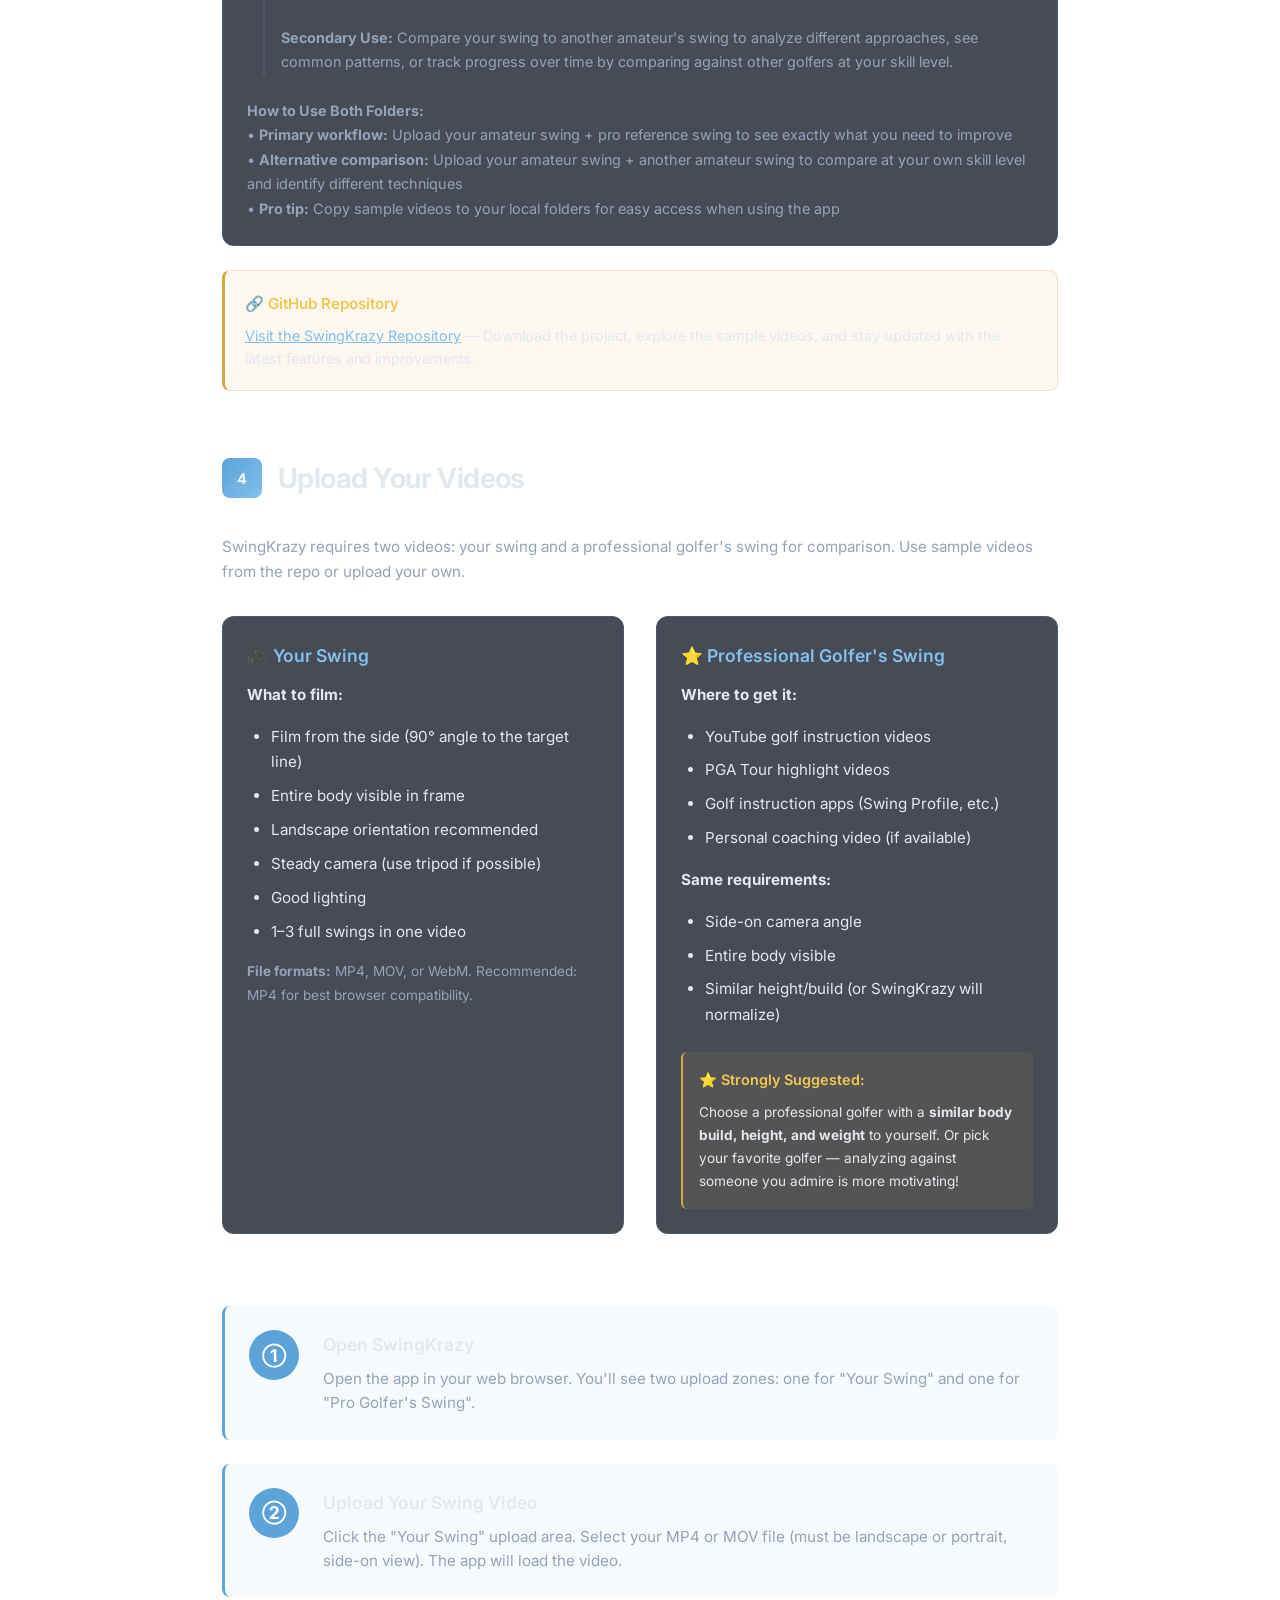
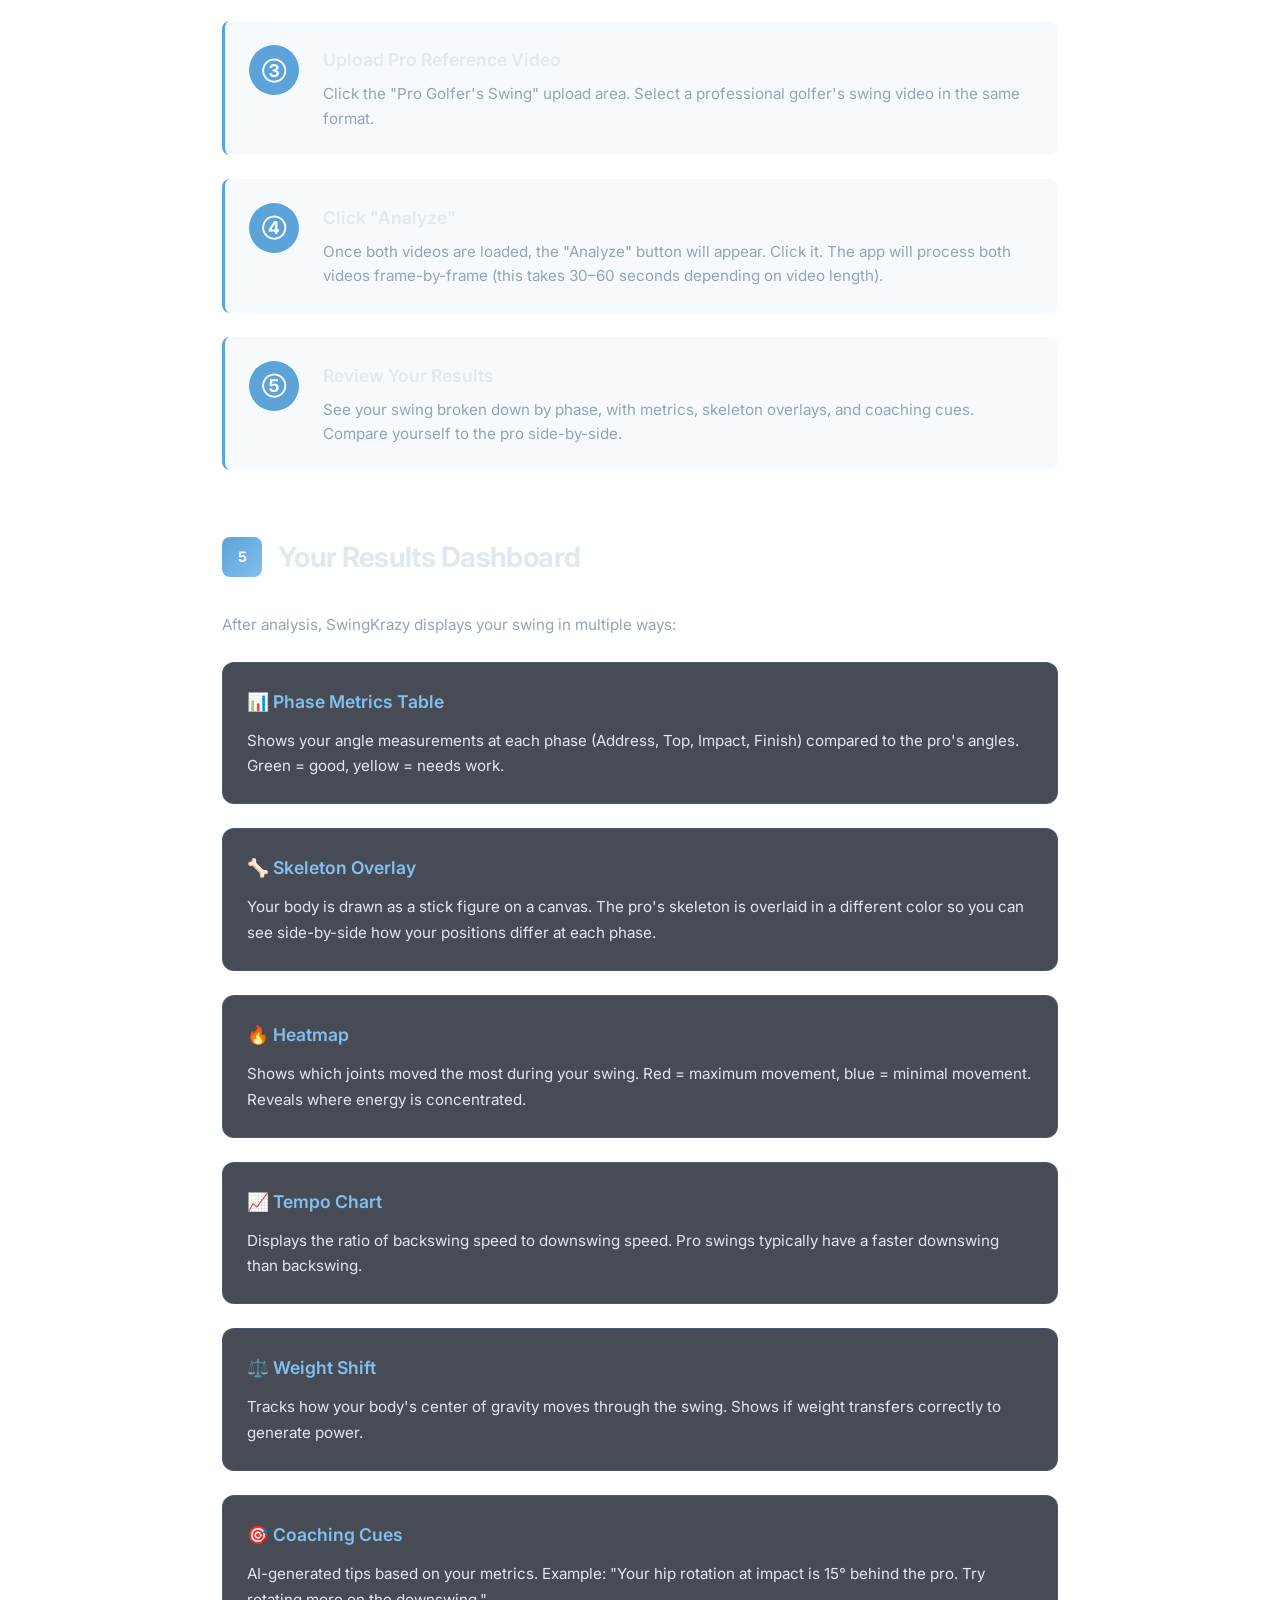
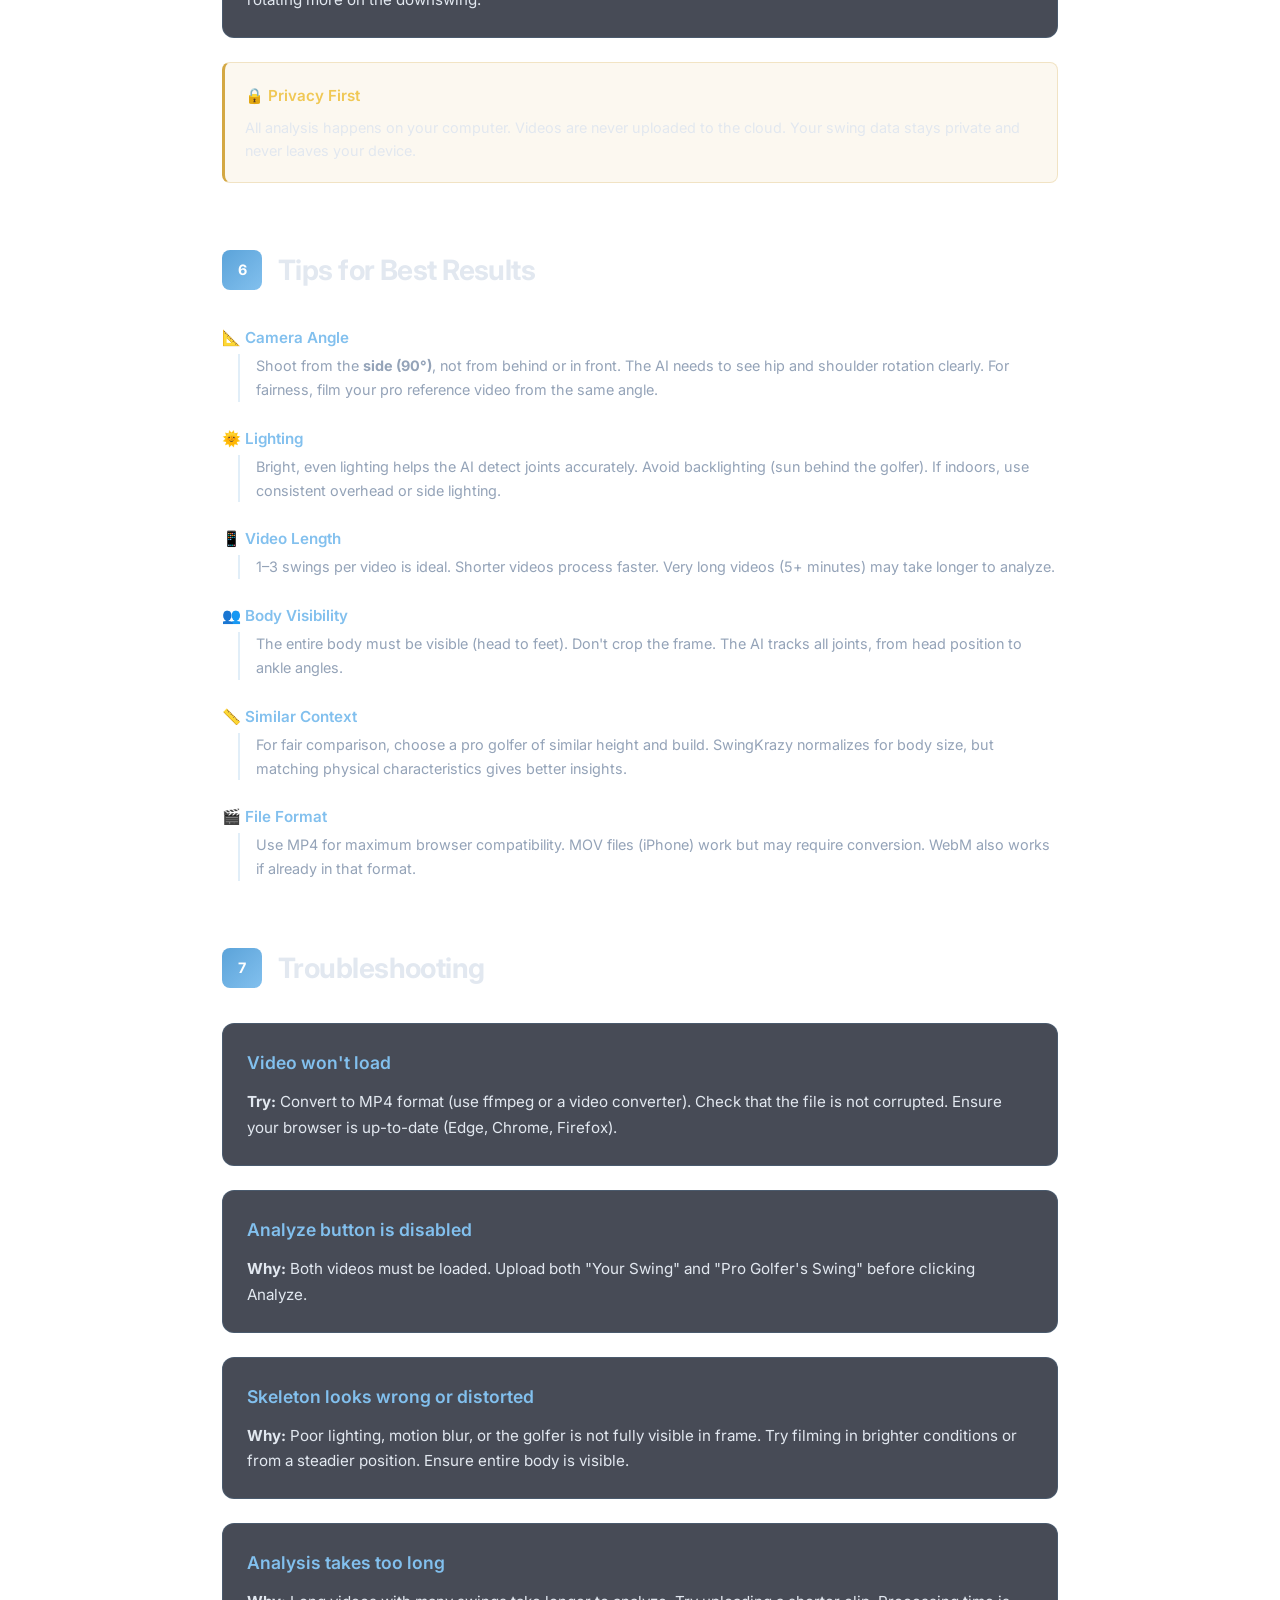
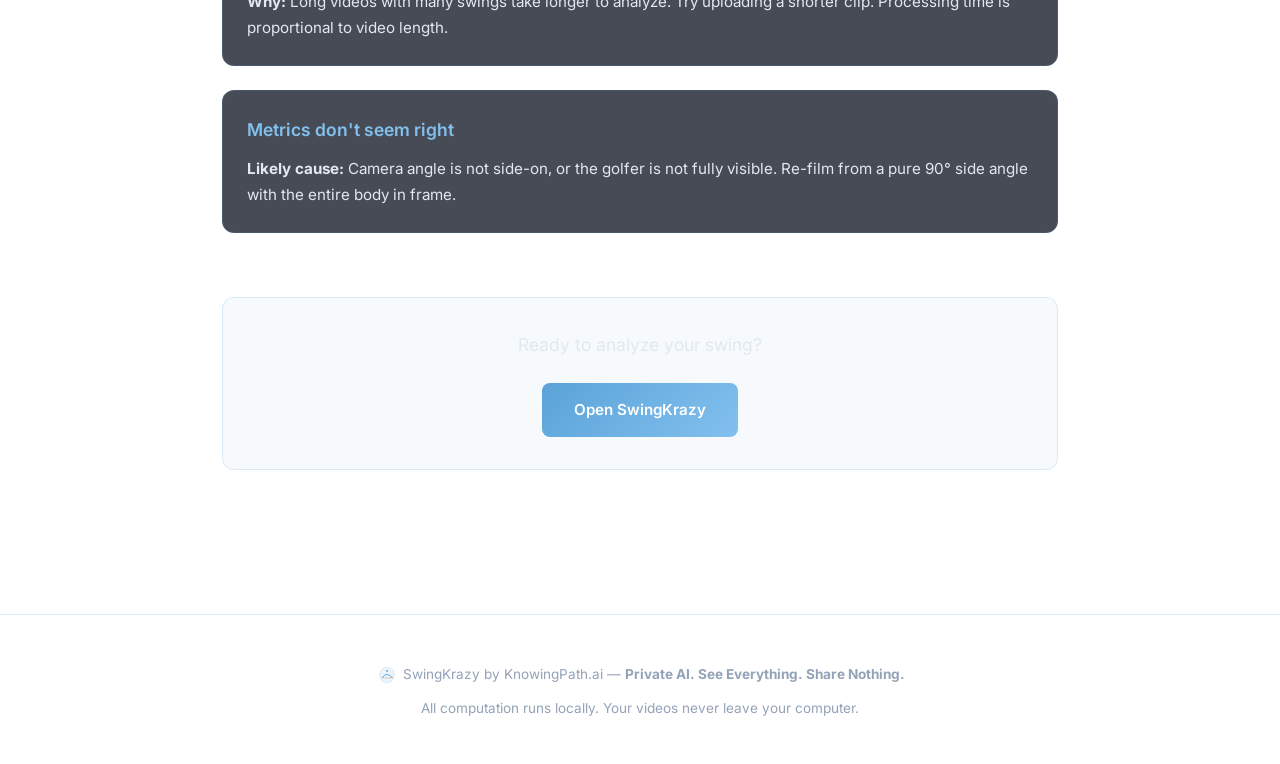
==== commit cd3e9d86: "Redesign navigation and About Us modal with KnowingPath.ai glassmorphism design system Implement pro" ====
--- a/How-It-Works.html
+++ b/How-It-Works.html
@@ -34,6 +34,21 @@
       background-attachment: fixed;
       color: var(--text);
       line-height: 1.65;
+      position: relative;
+    }
+
+    /* Owl watermark background */
+    body::before {
+      content: '';
+      position: fixed;
+      inset: 0;
+      background-image: url('./src/assets/blue-owl-o15.png');
+      background-size: 45%;
+      background-repeat: no-repeat;
+      background-position: center center;
+      opacity: 0.05;
+      pointer-events: none;
+      z-index: -1;
     }
 
     /* Navigation */
@@ -69,7 +84,7 @@
     .nav-meta { font-size: 0.8rem; color: var(--muted); }
 
     /* Main content */
-    main { max-width: 900px; margin: 0 auto; padding: 4rem 2rem; }
+    main { max-width: 900px; margin: 0 auto; padding: 5.5rem 2rem 4rem 2rem; }
 
     /* Hero Section */
     .hero {
@@ -343,9 +358,461 @@
       margin: 0 0.25rem;
       vertical-align: middle;
     }
+
+    /* Top Menu Bar */
+    .top-menu-bar {
+      position: sticky; top: 0; z-index: 101;
+      background: rgba(5,9,18,0.95);
+      backdrop-filter: blur(16px);
+      border-bottom: 1px solid var(--border);
+      padding: 0 2rem;
+    }
+
+    .top-menu-container {
+      display: flex;
+      gap: 2rem;
+      max-width: 100%;
+      overflow-x: auto;
+      scrollbar-width: none;
+    }
+    .top-menu-container::-webkit-scrollbar { display: none; }
+
+    .top-menu-item {
+      display: inline-block;
+      padding: 0.75rem 0;
+      font-size: 0.9rem;
+      font-weight: 500;
+      color: var(--muted);
+      text-decoration: none;
+      white-space: nowrap;
+      transition: color 0.15s, border-color 0.15s;
+      border-bottom: 2px solid transparent;
+      position: relative;
+    }
+    .top-menu-item:hover {
+      color: var(--accent);
+    }
+    .top-menu-item.active {
+      color: var(--text);
+      border-bottom-color: var(--accent);
+    }
+
+    /* Modal */
+    .modal {
+      position: fixed;
+      inset: 0;
+      z-index: 200;
+      display: flex;
+      align-items: center;
+      justify-content: center;
+      animation: fadeIn 0.2s ease-out;
+    }
+
+    .modal-overlay {
+      position: absolute;
+      inset: 0;
+      background: rgba(0,0,0,0.5);
+      backdrop-filter: blur(4px);
+    }
+
+    .modal-content {
+      position: relative;
+      background: var(--bg2);
+      border: 1px solid var(--border);
+      border-radius: 12px;
+      padding: 2.5rem;
+      max-width: 800px;
+      max-height: 90vh;
+      overflow-y: auto;
+      box-shadow: 0 20px 60px rgba(0,0,0,0.4);
+      animation: slideUp 0.3s cubic-bezier(0.4,0,0.2,1);
+    }
+
+    .modal-close {
+      position: absolute;
+      top: 1rem;
+      right: 1rem;
+      width: 32px;
+      height: 32px;
+      background: transparent;
+      border: 1px solid var(--border);
+      color: var(--text);
+      font-size: 1.5rem;
+      cursor: pointer;
+      border-radius: 6px;
+      transition: all 0.15s;
+      display: flex;
+      align-items: center;
+      justify-content: center;
+      padding: 0;
+    }
+    .modal-close:hover {
+      background: rgba(91,163,217,0.12);
+      border-color: var(--accent);
+      color: var(--accent);
+    }
+
+    @keyframes fadeIn {
+      from { opacity: 0; }
+      to { opacity: 1; }
+    }
+
+    @keyframes slideUp {
+      from {
+        opacity: 0;
+        transform: translateY(20px);
+      }
+      to {
+        opacity: 1;
+        transform: translateY(0);
+      }
+    }
+
+    /* Top Navigation Styling */
+    #topNav.scrolled {
+      padding: 0.75rem 2rem;
+      background: rgba(10, 15, 30, 0.92);
+      border-bottom-color: rgba(91,163,217,0.15);
+    }
+
+    .nav-desktop {
+      display: flex;
+      gap: 0.25rem;
+      align-items: center;
+    }
+
+    .nav-item {
+      background: none;
+      border: 1px solid transparent;
+      cursor: pointer;
+      font-family: 'Inter', sans-serif;
+      font-size: 0.8125rem;
+      font-weight: 500;
+      color: #94A3B8;
+      padding: 0.5rem 0.875rem;
+      border-radius: 8px;
+      transition: all 0.2s ease;
+      letter-spacing: 0.01em;
+    }
+
+    .nav-item:hover {
+      color: #E2E8F0;
+      background: rgba(91,163,217,0.06);
+    }
+
+    .nav-item.active {
+      background: rgba(91,163,217,0.10);
+      border-color: rgba(91,163,217,0.20);
+      color: #82C0EE;
+      font-weight: 600;
+    }
+
+    .nav-cta {
+      background: linear-gradient(135deg, #5BA3D9 0%, #3A7FAD 100%);
+      border: none;
+      cursor: pointer;
+      font-family: 'Inter', sans-serif;
+      font-size: 0.8125rem;
+      font-weight: 700;
+      color: #0A0F1E;
+      padding: 0.5rem 1.25rem;
+      border-radius: 10px;
+      margin-left: 0.5rem;
+      transition: all 0.2s;
+      letter-spacing: 0.01em;
+      text-decoration: none;
+      display: inline-block;
+    }
+
+    .nav-cta:hover {
+      background: linear-gradient(135deg, #82C0EE 0%, #5BA3D9 100%);
+      box-shadow: 0 4px 16px rgba(91,163,217,0.45);
+    }
+
+    .nav-mobile-toggle {
+      display: none !important;
+    }
+
+    .nav-mobile-drawer {
+      position: absolute;
+      top: 100%;
+      left: 0;
+      right: 0;
+      background: rgba(10, 15, 30, 0.97);
+      backdrop-filter: blur(20px);
+      border-bottom: 1px solid rgba(91,163,217,0.15);
+      padding: 1rem;
+      display: flex;
+      flex-direction: column;
+      gap: 0.25rem;
+    }
+
+    .nav-mobile-drawer .nav-item {
+      width: 100%;
+      text-align: left;
+      border-bottom: 1px solid rgba(255,255,255,0.05);
+    }
+
+    .nav-mobile-drawer .nav-cta {
+      margin-left: 0;
+      margin-top: 0.5rem;
+    }
+
+    @media (max-width: 768px) {
+      .nav-desktop { display: none; }
+      .nav-mobile-toggle { display: block !important; }
+
+      #topNav {
+        justify-content: space-between;
+      }
+    }
   </style>
 </head>
 <body>
+
+<!-- FIXED TOP NAVIGATION -->
+<nav id="topNav" style="
+  position: fixed;
+  top: 0;
+  left: 0;
+  right: 0;
+  z-index: 1000;
+  padding: 1.25rem 2rem;
+  background: rgba(10, 15, 30, 0.65);
+  backdrop-filter: blur(16px);
+  border-bottom: 1px solid transparent;
+  transition: all 0.4s cubic-bezier(0.22, 1, 0.36, 1);
+  display: flex;
+  align-items: center;
+  justify-content: space-between;
+">
+  <!-- LEFT: Logo + Brand -->
+  <button id="navBrandBtn" style="
+    display: flex;
+    align-items: center;
+    gap: 0.875rem;
+    background: none;
+    border: none;
+    cursor: pointer;
+    padding: 0;
+  ">
+    <svg width="44" height="44" viewBox="0 0 44 44" xmlns="http://www.w3.org/2000/svg">
+      <circle cx="22" cy="22" r="21" fill="rgba(91,163,217,0.12)" stroke="rgba(91,163,217,0.40)" stroke-width="1"/>
+      <path d="M8 30 Q22 10 36 30" stroke="#5BA3D9" stroke-width="2.5" stroke-linecap="round" fill="none"/>
+      <path d="M12 30 L12 26" stroke="#D4A843" stroke-width="2" stroke-linecap="round"/>
+      <path d="M18 30 L18 22" stroke="#D4A843" stroke-width="2" stroke-linecap="round"/>
+      <path d="M24 30 L24 19" stroke="#D4A843" stroke-width="2" stroke-linecap="round"/>
+      <path d="M30 30 L30 22" stroke="#D4A843" stroke-width="2" stroke-linecap="round"/>
+      <path d="M36 30 L36 26" stroke="#D4A843" stroke-width="2" stroke-linecap="round"/>
+      <circle cx="22" cy="11" r="2.5" fill="#5BA3D9" opacity="0.8"/>
+    </svg>
+    <div style="text-align: left;">
+      <div style="
+        font-family: 'Inter', sans-serif;
+        font-weight: 800;
+        font-size: 1rem;
+        color: #E2E8F0;
+        line-height: 1.2;
+        letter-spacing: -0.01em;
+      ">SwingKrazy</div>
+      <div style="
+        font-family: 'Inter', sans-serif;
+        font-style: italic;
+        font-size: 0.7rem;
+        color: #5BA3D9;
+        line-height: 1.2;
+      ">Golf Analysis</div>
+    </div>
+  </button>
+
+  <!-- CENTER/RIGHT: Nav Items + CTA -->
+  <div style="display: flex; gap: 0.25rem; align-items: center;" class="nav-desktop">
+    <button class="nav-item" data-nav="home">Home</button>
+    <button class="nav-item" data-nav="analyzer">Analyzer</button>
+    <button class="nav-item active" data-nav="how-it-works">How It Works</button>
+    <button class="nav-item" data-nav="about">About Us</button>
+    <a href="https://golfgametracker.netlify.app/" target="_blank" class="nav-cta">Golf Tracker Pro →</a>
+  </div>
+
+  <!-- Mobile Hamburger -->
+  <button id="navMobileToggle" class="nav-mobile-toggle" style="display: none; background: none; border: none; cursor: pointer; padding: 0.5rem; color: #E2E8F0; font-size: 1.5rem;">☰</button>
+</nav>
+
+<!-- About Us Modal -->
+<div id="aboutModal" class="modal" style="display:none;">
+  <div class="modal-overlay"></div>
+  <div class="modal-content" style="
+    max-width: 850px;
+    max-height: 90vh;
+    background: rgba(30,41,59,0.80) !important;
+    border: 1px solid rgba(91,163,217,0.20);
+    box-shadow: 0 20px 60px rgba(0,0,0,0.4), 0 0 40px rgba(91,163,217,0.25);
+  ">
+    <button class="modal-close">&times;</button>
+
+    <!-- Hero -->
+    <div style="margin-bottom: 2.5rem;">
+      <p style="
+        font-family: 'Inter', sans-serif;
+        font-size: 0.6875rem;
+        font-weight: 600;
+        letter-spacing: 0.18em;
+        text-transform: uppercase;
+        color: #5BA3D9;
+        margin-bottom: 0.875rem;
+      ">Who We Are</p>
+
+      <h2 style="
+        font-family: 'Inter', sans-serif;
+        font-size: 2rem;
+        font-weight: 800;
+        line-height: 1.2;
+        letter-spacing: -0.025em;
+        background: linear-gradient(135deg, #E2E8F0 0%, #B3D9F5 55%, #D4A843 100%);
+        -webkit-background-clip: text;
+        -webkit-text-fill-color: transparent;
+        background-clip: text;
+        margin-bottom: 1rem;
+      ">KnowingPath.ai Ecosystem</h2>
+
+      <p style="
+        font-family: 'Inter', sans-serif;
+        font-size: 1rem;
+        line-height: 1.7;
+        color: #94A3B8;
+        max-width: 720px;
+      ">
+        A privacy-first ecosystem of browser-based, locally-running AI tools. From not knowing to knowing, with compassion.
+      </p>
+    </div>
+
+    <!-- Pillars Grid -->
+    <div style="
+      display: grid;
+      grid-template-columns: 1fr 1fr;
+      gap: 1.25rem;
+      margin-bottom: 2.5rem;
+    ">
+      <!-- Clarity -->
+      <div style="
+        background: rgba(15,23,41,0.60);
+        border: 1px solid rgba(91,163,217,0.16);
+        border-radius: 12px;
+        padding: 1.5rem;
+        box-shadow: 0 4px 15px rgba(0,0,0,0.20), 0 0 12px rgba(91,163,217,0.18);
+        position: relative;
+        overflow: hidden;
+        transition: all 0.2s cubic-bezier(0.4,0,0.2,1);
+      " onMouseEnter="this.style.transform='translateY(-3px)'; this.style.boxShadow='0 15px 45px rgba(0,0,0,0.55), 0 0 30px rgba(91,163,217,0.50)';" onMouseLeave="this.style.transform='translateY(0)'; this.style.boxShadow='0 4px 15px rgba(0,0,0,0.20), 0 0 12px rgba(91,163,217,0.18)';">
+        <div style="position: absolute; top: 0; left: 10%; right: 10%; height: 1px; background: linear-gradient(90deg, transparent, rgba(91,163,217,0.35), transparent);"></div>
+        <div style="width: 8px; height: 8px; border-radius: 50%; background: #5BA3D9; margin-bottom: 1rem; box-shadow: 0 0 10px rgba(91,163,217,0.60);"></div>
+        <h3 style="font-family: 'Inter', sans-serif; font-size: 1rem; font-weight: 700; color: #82C0EE; margin-bottom: 0.5rem;">Clarity</h3>
+        <p style="font-family: 'Inter', sans-serif; font-size: 0.9rem; line-height: 1.6; color: #94A3B8; margin: 0;">Deep, actionable insights from visual analysis without cloud uploads.</p>
+      </div>
+
+      <!-- Compassion -->
+      <div style="
+        background: rgba(15,23,41,0.60);
+        border: 1px solid rgba(212,168,67,0.14);
+        border-radius: 12px;
+        padding: 1.5rem;
+        box-shadow: 0 4px 15px rgba(0,0,0,0.20), 0 0 12px rgba(91,163,217,0.18);
+        position: relative;
+        overflow: hidden;
+        transition: all 0.2s cubic-bezier(0.4,0,0.2,1);
+      " onMouseEnter="this.style.transform='translateY(-3px)'; this.style.boxShadow='0 15px 45px rgba(0,0,0,0.55), 0 0 30px rgba(212,168,67,0.50)';" onMouseLeave="this.style.transform='translateY(0)'; this.style.boxShadow='0 4px 15px rgba(0,0,0,0.20), 0 0 12px rgba(91,163,217,0.18)';">
+        <div style="position: absolute; top: 0; left: 10%; right: 10%; height: 1px; background: linear-gradient(90deg, transparent, rgba(212,168,67,0.30), transparent);"></div>
+        <div style="width: 8px; height: 8px; border-radius: 50%; background: #D4A843; margin-bottom: 1rem; box-shadow: 0 0 10px rgba(212,168,67,0.60);"></div>
+        <h3 style="font-family: 'Inter', sans-serif; font-size: 1rem; font-weight: 700; color: #D4A843; margin-bottom: 0.5rem;">Compassion</h3>
+        <p style="font-family: 'Inter', sans-serif; font-size: 0.9rem; line-height: 1.6; color: #94A3B8; margin: 0;">Tools built to help you improve, not judge. Empowering growth at every step.</p>
+      </div>
+
+      <!-- Elevation -->
+      <div style="
+        background: rgba(15,23,41,0.60);
+        border: 1px solid rgba(91,163,217,0.16);
+        border-radius: 12px;
+        padding: 1.5rem;
+        box-shadow: 0 4px 15px rgba(0,0,0,0.20), 0 0 12px rgba(91,163,217,0.18);
+        position: relative;
+        overflow: hidden;
+        transition: all 0.2s cubic-bezier(0.4,0,0.2,1);
+      " onMouseEnter="this.style.transform='translateY(-3px)'; this.style.boxShadow='0 15px 45px rgba(0,0,0,0.55), 0 0 30px rgba(91,163,217,0.50)';" onMouseLeave="this.style.transform='translateY(0)'; this.style.boxShadow='0 4px 15px rgba(0,0,0,0.20), 0 0 12px rgba(91,163,217,0.18)';">
+        <div style="position: absolute; top: 0; left: 10%; right: 10%; height: 1px; background: linear-gradient(90deg, transparent, rgba(91,163,217,0.35), transparent);"></div>
+        <div style="width: 8px; height: 8px; border-radius: 50%; background: #5BA3D9; margin-bottom: 1rem; box-shadow: 0 0 10px rgba(91,163,217,0.60);"></div>
+        <h3 style="font-family: 'Inter', sans-serif; font-size: 1rem; font-weight: 700; color: #82C0EE; margin-bottom: 0.5rem;">Elevation</h3>
+        <p style="font-family: 'Inter', sans-serif; font-size: 0.9rem; line-height: 1.6; color: #94A3B8; margin: 0;">Empower your journey with insights that lead from not knowing to knowing.</p>
+      </div>
+
+      <!-- Privacy First -->
+      <div style="
+        background: rgba(15,23,41,0.60);
+        border: 1px solid rgba(212,168,67,0.14);
+        border-radius: 12px;
+        padding: 1.5rem;
+        box-shadow: 0 4px 15px rgba(0,0,0,0.20), 0 0 12px rgba(91,163,217,0.18);
+        position: relative;
+        overflow: hidden;
+        transition: all 0.2s cubic-bezier(0.4,0,0.2,1);
+      " onMouseEnter="this.style.transform='translateY(-3px)'; this.style.boxShadow='0 15px 45px rgba(0,0,0,0.55), 0 0 30px rgba(212,168,67,0.50)';" onMouseLeave="this.style.transform='translateY(0)'; this.style.boxShadow='0 4px 15px rgba(0,0,0,0.20), 0 0 12px rgba(91,163,217,0.18)';">
+        <div style="position: absolute; top: 0; left: 10%; right: 10%; height: 1px; background: linear-gradient(90deg, transparent, rgba(212,168,67,0.30), transparent);"></div>
+        <div style="width: 8px; height: 8px; border-radius: 50%; background: #D4A843; margin-bottom: 1rem; box-shadow: 0 0 10px rgba(212,168,67,0.60);"></div>
+        <h3 style="font-family: 'Inter', sans-serif; font-size: 1rem; font-weight: 700; color: #D4A843; margin-bottom: 0.5rem;">Privacy First</h3>
+        <p style="font-family: 'Inter', sans-serif; font-size: 0.9rem; line-height: 1.6; color: #94A3B8; margin: 0;">All computation runs locally in your browser. Your data stays with you, always.</p>
+      </div>
+    </div>
+
+    <!-- Featured Products -->
+    <div style="
+      background: rgba(30,41,59,0.70);
+      border-top: 1px solid rgba(91,163,217,0.15);
+      border-bottom: 1px solid rgba(91,163,217,0.15);
+      padding: 2rem;
+      margin: 2rem 0;
+    ">
+      <p style="
+        font-family: 'Inter', sans-serif;
+        font-size: 0.6875rem;
+        font-weight: 600;
+        letter-spacing: 0.18em;
+        text-transform: uppercase;
+        color: #D4A843;
+        margin-bottom: 1rem;
+      ">Our Tools</p>
+
+      <h3 style="
+        font-family: 'Inter', sans-serif;
+        font-size: 1.25rem;
+        font-weight: 700;
+        color: #E2E8F0;
+        margin-bottom: 1.5rem;
+      ">Flagship Ecosystem</h3>
+
+      <div style="display: grid; grid-template-columns: 1fr 1fr; gap: 1rem;">
+        <div>
+          <p style="font-family: 'Inter', sans-serif; font-weight: 600; color: #82C0EE; margin-bottom: 0.5rem;">SwingKrazy</p>
+          <p style="font-family: 'Inter', sans-serif; font-size: 0.9rem; line-height: 1.6; color: #94A3B8; margin: 0;">Professional golf swing analysis. No uploads, no cloud dependency.</p>
+        </div>
+        <div>
+          <p style="font-family: 'Inter', sans-serif; font-weight: 600; color: #D4A843; margin-bottom: 0.5rem;">Golf Tracker Pro</p>
+          <p style="font-family: 'Inter', sans-serif; font-size: 0.9rem; line-height: 1.6; color: #94A3B8; margin: 0;">Track and analyze your on-course performance patterns.</p>
+        </div>
+      </div>
+    </div>
+
+    <!-- Footer Text -->
+    <p style="
+      font-family: 'Inter', sans-serif;
+      font-size: 0.85rem;
+      line-height: 1.6;
+      color: #64748B;
+      text-align: center;
+      margin: 0;
+    ">
+      © 2026 KnowingPath.ai · <strong>Private AI. See Everything. Share Nothing.</strong>
+    </p>
+  </div>
+</div>
 
 <!-- Navigation -->
 <nav>
@@ -931,5 +1398,113 @@
   <p style="margin-top: 0.75rem;">All computation runs locally. Your videos never leave your computer.</p>
 </footer>
 
+<!-- Navigation & Modal Script -->
+<script>
+(function() {
+  const topNav = document.getElementById('topNav');
+  const navBrandBtn = document.getElementById('navBrandBtn');
+  const navItems = document.querySelectorAll('.nav-item');
+  const navMobileToggle = document.getElementById('navMobileToggle');
+  const aboutModal = document.getElementById('aboutModal');
+  const modalOverlay = document.querySelector('.modal-overlay');
+  const modalClose = document.querySelector('.modal-close');
+
+  // ── Scroll effect for nav styling ──
+  window.addEventListener('scroll', () => {
+    if (window.scrollY > 40) {
+      topNav.classList.add('scrolled');
+    } else {
+      topNav.classList.remove('scrolled');
+    }
+  }, { passive: true });
+
+  // ── Navigation item clicks ──
+  navItems.forEach(item => {
+    item.addEventListener('click', (e) => {
+      const nav = item.getAttribute('data-nav');
+      e.preventDefault();
+
+      // Update active state
+      navItems.forEach(el => el.classList.remove('active'));
+      item.classList.add('active');
+
+      // Close mobile menu if open
+      const drawer = document.querySelector('.nav-mobile-drawer');
+      if (drawer) drawer.remove();
+      navMobileToggle.textContent = '☰';
+
+      // Handle navigation
+      if (nav === 'home') {
+        window.location.href = 'index.html';
+      } else if (nav === 'analyzer') {
+        window.location.href = 'index.html#analyzer';
+      } else if (nav === 'how-it-works') {
+        window.scrollTo({ top: 0, behavior: 'smooth' });
+      } else if (nav === 'about') {
+        aboutModal.style.display = 'flex';
+      }
+    });
+  });
+
+  // ── Brand button — go home ──
+  navBrandBtn.addEventListener('click', () => {
+    window.location.href = 'index.html';
+  });
+
+  // ── Mobile hamburger menu ──
+  navMobileToggle.addEventListener('click', () => {
+    let drawer = document.querySelector('.nav-mobile-drawer');
+    if (drawer) {
+      drawer.remove();
+      navMobileToggle.textContent = '☰';
+    } else {
+      drawer = document.createElement('div');
+      drawer.className = 'nav-mobile-drawer';
+
+      // Create mobile nav items
+      navItems.forEach(item => {
+        const btn = item.cloneNode(true);
+        btn.addEventListener('click', () => {
+          navItems.forEach(el => el.classList.remove('active'));
+          document.querySelector('.nav-item[data-nav="' + item.getAttribute('data-nav') + '"]').classList.add('active');
+          drawer.remove();
+          navMobileToggle.textContent = '☰';
+          item.click();
+        });
+        drawer.appendChild(btn);
+      });
+
+      // Add CTA button
+      const cta = document.querySelector('.nav-cta').cloneNode(true);
+      drawer.appendChild(cta);
+
+      topNav.appendChild(drawer);
+      navMobileToggle.textContent = '✕';
+    }
+  });
+
+  // ── Modal handlers ──
+  const closeModal = () => {
+    aboutModal.style.display = 'none';
+  };
+
+  modalClose.addEventListener('click', closeModal);
+  modalOverlay.addEventListener('click', closeModal);
+
+  document.addEventListener('keydown', (e) => {
+    if (e.key === 'Escape' && aboutModal.style.display === 'flex') {
+      closeModal();
+    }
+  });
+
+  document.querySelector('.modal-content').addEventListener('click', (e) => {
+    e.stopPropagation();
+  });
+
+  // ── Set active state on page load (How-It-Works is active) ──
+  document.querySelector('.nav-item[data-nav="how-it-works"]').classList.add('active');
+})();
+</script>
+
 </body>
 </html>
